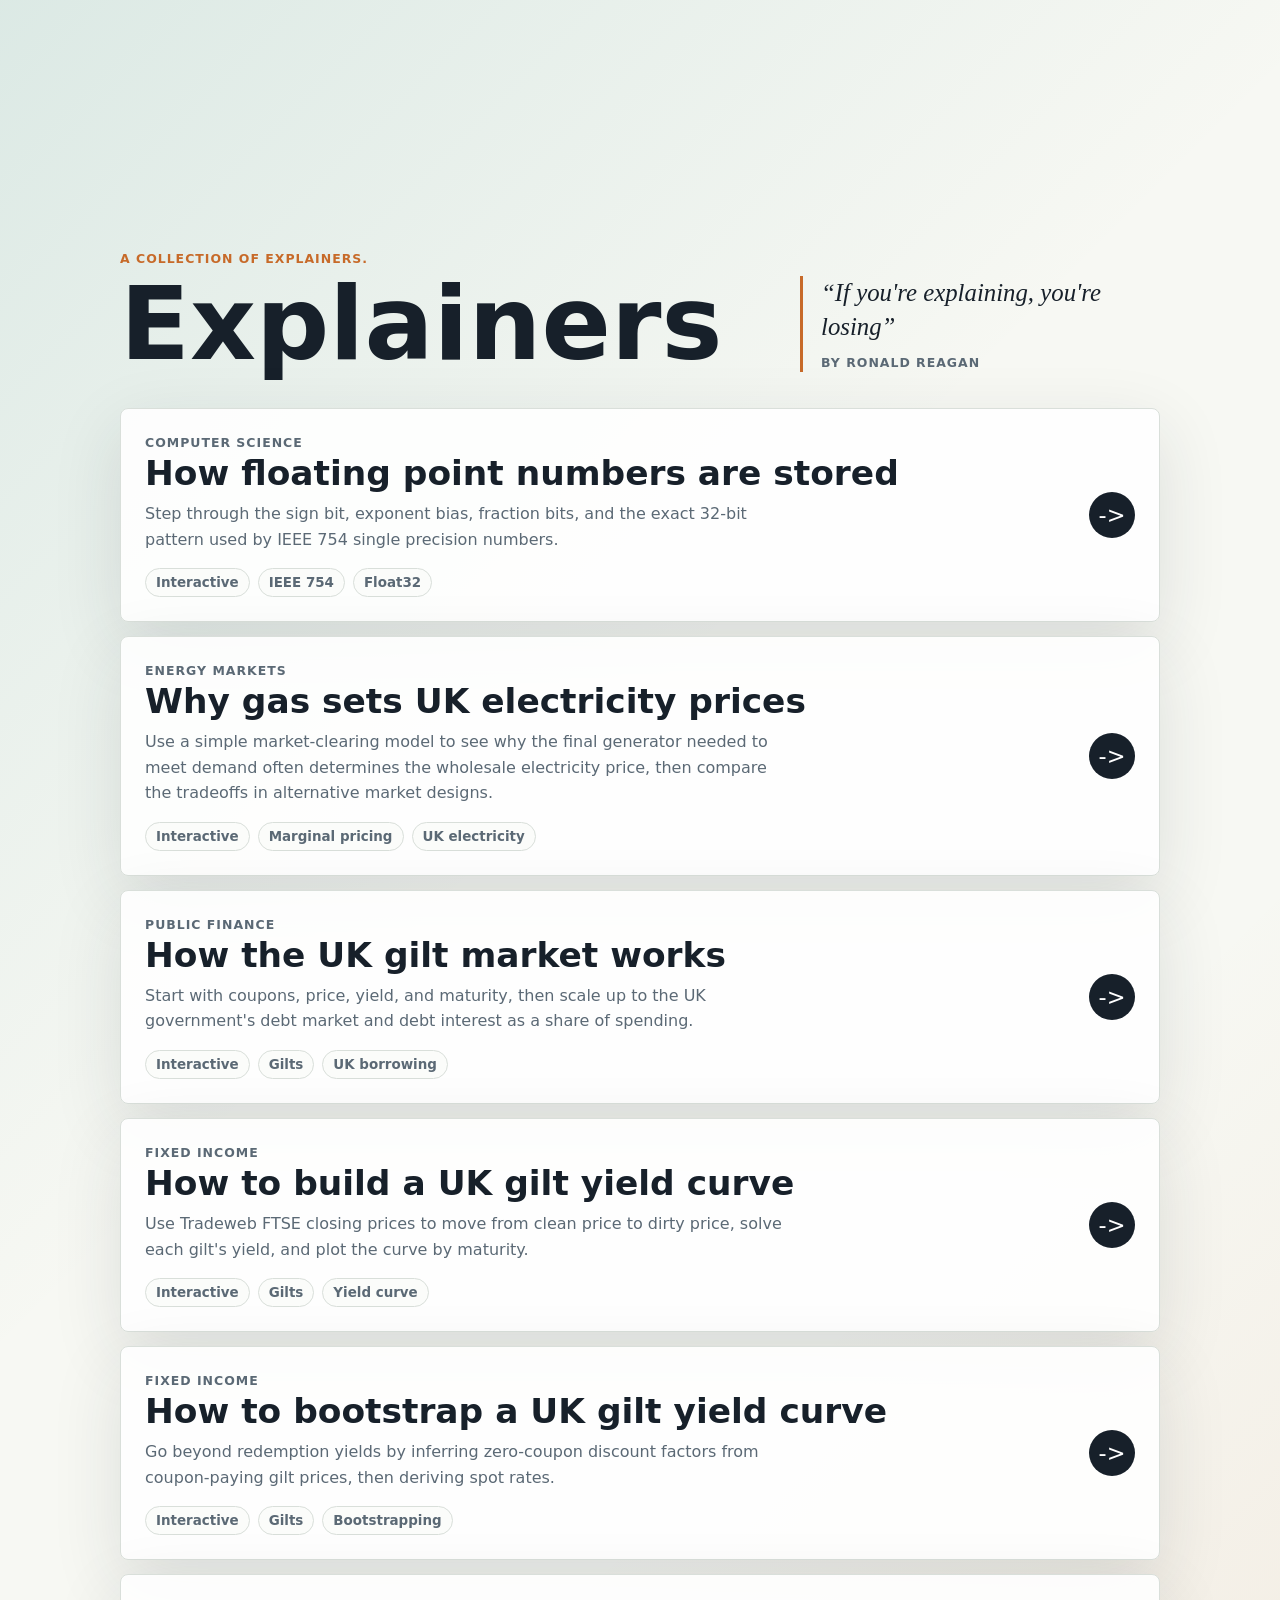
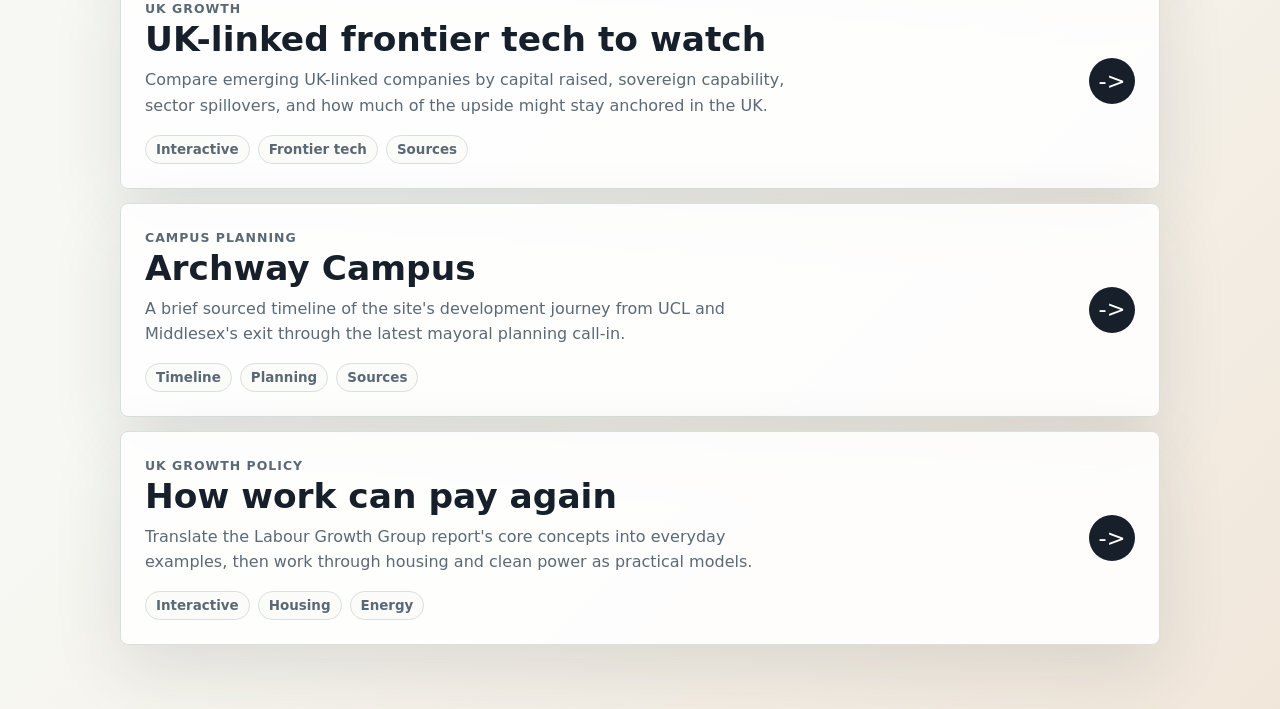
==== index.html @ 6200e1d8 "explainers for how to create a gilt curve including boot-strapping" ====
<!doctype html>
<html lang="en">
  <head>
    <meta charset="utf-8">
    <meta name="viewport" content="width=device-width, initial-scale=1">
    <title>Explainers</title>
    <style>
      :root {
        color-scheme: light;
        --ink: #17202a;
        --muted: #5b6975;
        --paper: #f7f8f3;
        --panel: #ffffff;
        --line: #d9dfda;
        --accent: #c76a29;
        --teal: #167f7d;
        --indigo: #5b63b7;
        --shadow: 0 22px 70px rgba(36, 44, 51, 0.12);
      }

      * {
        box-sizing: border-box;
      }

      body {
        margin: 0;
        min-height: 100vh;
        background:
          linear-gradient(135deg, rgba(22, 127, 125, 0.12), transparent 38%),
          linear-gradient(315deg, rgba(199, 106, 41, 0.12), transparent 40%),
          var(--paper);
        color: var(--ink);
        font-family: Inter, ui-sans-serif, system-ui, -apple-system, BlinkMacSystemFont, "Segoe UI", sans-serif;
      }

      .shell {
        width: calc(100% - 32px);
        max-width: 1040px;
        margin: 0 auto;
        padding: 48px 0 64px;
      }

      .hero {
        display: grid;
        align-items: end;
        grid-template-columns: minmax(0, 1fr) auto;
        gap: 28px;
        min-height: clamp(220px, 36vh, 360px);
      }

      .eyebrow {
        margin: 0 0 10px;
        color: var(--accent);
        font-size: 0.78rem;
        font-weight: 800;
        letter-spacing: 0.08em;
        text-transform: uppercase;
      }

      h1 {
        max-width: 760px;
        margin: 0;
        font-size: clamp(3rem, 8vw, 6.7rem);
        line-height: 0.94;
        letter-spacing: 0;
      }

      .summary {
        max-width: 340px;
        margin: 0;
        color: var(--muted);
        font-size: 1.05rem;
        line-height: 1.55;
      }

      .quote {
        max-width: 360px;
        border-left: 3px solid var(--accent);
        padding-left: 18px;
        color: var(--ink);
        font-family: Georgia, "Times New Roman", serif;
        font-size: clamp(1.25rem, 2vw, 1.55rem);
        font-style: italic;
        line-height: 1.35;
      }

      .quote p {
        margin: 0;
      }

      .quote cite {
        display: block;
        margin-top: 12px;
        color: var(--muted);
        font-family: Inter, ui-sans-serif, system-ui, -apple-system, BlinkMacSystemFont, "Segoe UI", sans-serif;
        font-size: 0.78rem;
        font-style: normal;
        font-weight: 800;
        letter-spacing: 0.08em;
        text-transform: uppercase;
      }

      .explainer-list {
        display: grid;
        gap: 14px;
        margin-top: 36px;
      }

      .explainer-card {
        display: grid;
        grid-template-columns: minmax(0, 1fr) auto;
        gap: 24px;
        align-items: center;
        min-height: 142px;
        padding: 24px;
        border: 1px solid var(--line);
        border-radius: 8px;
        background: rgba(255, 255, 255, 0.9);
        box-shadow: var(--shadow);
        color: inherit;
        text-decoration: none;
      }

      .explainer-card:hover,
      .explainer-card:focus-visible {
        border-color: var(--accent);
        outline: none;
      }

      .explainer-card h2 {
        margin: 0 0 8px;
        font-size: clamp(1.45rem, 3vw, 2.15rem);
        letter-spacing: 0;
      }

      .explainer-card p {
        max-width: 640px;
        margin: 0;
        color: var(--muted);
        line-height: 1.6;
      }

      .meta {
        display: flex;
        flex-wrap: wrap;
        gap: 8px;
        margin-top: 16px;
      }

      .meta span {
        border: 1px solid var(--line);
        border-radius: 999px;
        padding: 6px 10px;
        background: #fbfcfa;
        color: var(--muted);
        font-size: 0.84rem;
        font-weight: 800;
      }

      .arrow {
        display: grid;
        place-items: center;
        width: 46px;
        height: 46px;
        border-radius: 999px;
        background: var(--ink);
        color: #fff;
        font-size: 1.4rem;
        line-height: 1;
      }

      .empty-note {
        margin-top: 18px;
        color: var(--muted);
        line-height: 1.6;
      }

      @media (max-width: 720px) {
        .shell {
          width: calc(100% - 20px);
          padding-top: 28px;
        }

        .hero,
        .explainer-card {
          grid-template-columns: 1fr;
        }

        .summary {
          max-width: 620px;
        }

        .arrow {
          justify-self: start;
        }
      }
    </style>
  </head>
  <body>
    <main class="shell">
      <section class="hero" aria-labelledby="page-title">
        <div>
          <p class="eyebrow">A collection of explainers.</p>
          <h1 id="page-title">Explainers</h1>
        </div>
        <blockquote class="summary quote">
          <p>&ldquo;If you're explaining, you're losing&rdquo;</p>
          <cite>by Ronald Reagan</cite>
        </blockquote>
      </section>

      <section class="explainer-list" aria-label="Full list of explainers">
        <a class="explainer-card" href="floating-point/">
          <div>
            <p class="eyebrow">Computer science</p>
            <h2>How floating point numbers are stored</h2>
            <p>
              Step through the sign bit, exponent bias, fraction bits, and the exact
              32-bit pattern used by IEEE 754 single precision numbers.
            </p>
            <div class="meta" aria-label="Explainer details">
              <span>Interactive</span>
              <span>IEEE 754</span>
              <span>Float32</span>
            </div>
          </div>
          <span class="arrow" aria-hidden="true">-></span>
        </a>

        <a class="explainer-card" href="uk-electricity-pricing/">
          <div>
            <p class="eyebrow">Energy markets</p>
            <h2>Why gas sets UK electricity prices</h2>
            <p>
              Use a simple market-clearing model to see why the final generator
              needed to meet demand often determines the wholesale electricity price,
              then compare the tradeoffs in alternative market designs.
            </p>
            <div class="meta" aria-label="Explainer details">
              <span>Interactive</span>
              <span>Marginal pricing</span>
              <span>UK electricity</span>
            </div>
          </div>
          <span class="arrow" aria-hidden="true">-></span>
        </a>

        <a class="explainer-card" href="uk-gilt-market/">
          <div>
            <p class="eyebrow">Public finance</p>
            <h2>How the UK gilt market works</h2>
            <p>
              Start with coupons, price, yield, and maturity, then scale up to the
              UK government's debt market and debt interest as a share of spending.
            </p>
            <div class="meta" aria-label="Explainer details">
              <span>Interactive</span>
              <span>Gilts</span>
              <span>UK borrowing</span>
            </div>
          </div>
          <span class="arrow" aria-hidden="true">-></span>
        </a>

        <a class="explainer-card" href="uk-gilt-yield-curve/">
          <div>
            <p class="eyebrow">Fixed income</p>
            <h2>How to build a UK gilt yield curve</h2>
            <p>
              Use Tradeweb FTSE closing prices to move from clean price to dirty
              price, solve each gilt's yield, and plot the curve by maturity.
            </p>
            <div class="meta" aria-label="Explainer details">
              <span>Interactive</span>
              <span>Gilts</span>
              <span>Yield curve</span>
            </div>
          </div>
          <span class="arrow" aria-hidden="true">-></span>
        </a>

        <a class="explainer-card" href="uk-gilt-bootstrapping/">
          <div>
            <p class="eyebrow">Fixed income</p>
            <h2>How to bootstrap a UK gilt yield curve</h2>
            <p>
              Go beyond redemption yields by inferring zero-coupon discount
              factors from coupon-paying gilt prices, then deriving spot rates.
            </p>
            <div class="meta" aria-label="Explainer details">
              <span>Interactive</span>
              <span>Gilts</span>
              <span>Bootstrapping</span>
            </div>
          </div>
          <span class="arrow" aria-hidden="true">-></span>
        </a>

        <a class="explainer-card" href="uk-frontier-tech-companies/">
          <div>
            <p class="eyebrow">UK growth</p>
            <h2>UK-linked frontier tech to watch</h2>
            <p>
              Compare emerging UK-linked companies by capital raised, sovereign
              capability, sector spillovers, and how much of the upside might stay
              anchored in the UK.
            </p>
            <div class="meta" aria-label="Explainer details">
              <span>Interactive</span>
              <span>Frontier tech</span>
              <span>Sources</span>
            </div>
          </div>
          <span class="arrow" aria-hidden="true">-></span>
        </a>

        <a class="explainer-card" href="archway-campus/">
          <div>
            <p class="eyebrow">Campus planning</p>
            <h2>Archway Campus</h2>
            <p>
              A brief sourced timeline of the site's development journey from
              UCL and Middlesex's exit through the latest mayoral planning call-in.
            </p>
            <div class="meta" aria-label="Explainer details">
              <span>Timeline</span>
              <span>Planning</span>
              <span>Sources</span>
            </div>
          </div>
          <span class="arrow" aria-hidden="true">-></span>
        </a>

        <a class="explainer-card" href="an-honest-day-growth/">
          <div>
            <p class="eyebrow">UK growth policy</p>
            <h2>How work can pay again</h2>
            <p>
              Translate the Labour Growth Group report's core concepts into
              everyday examples, then work through housing and clean power as
              practical models.
            </p>
            <div class="meta" aria-label="Explainer details">
              <span>Interactive</span>
              <span>Housing</span>
              <span>Energy</span>
            </div>
          </div>
          <span class="arrow" aria-hidden="true">-></span>
        </a>
      </section>
    </main>
  </body>
</html>
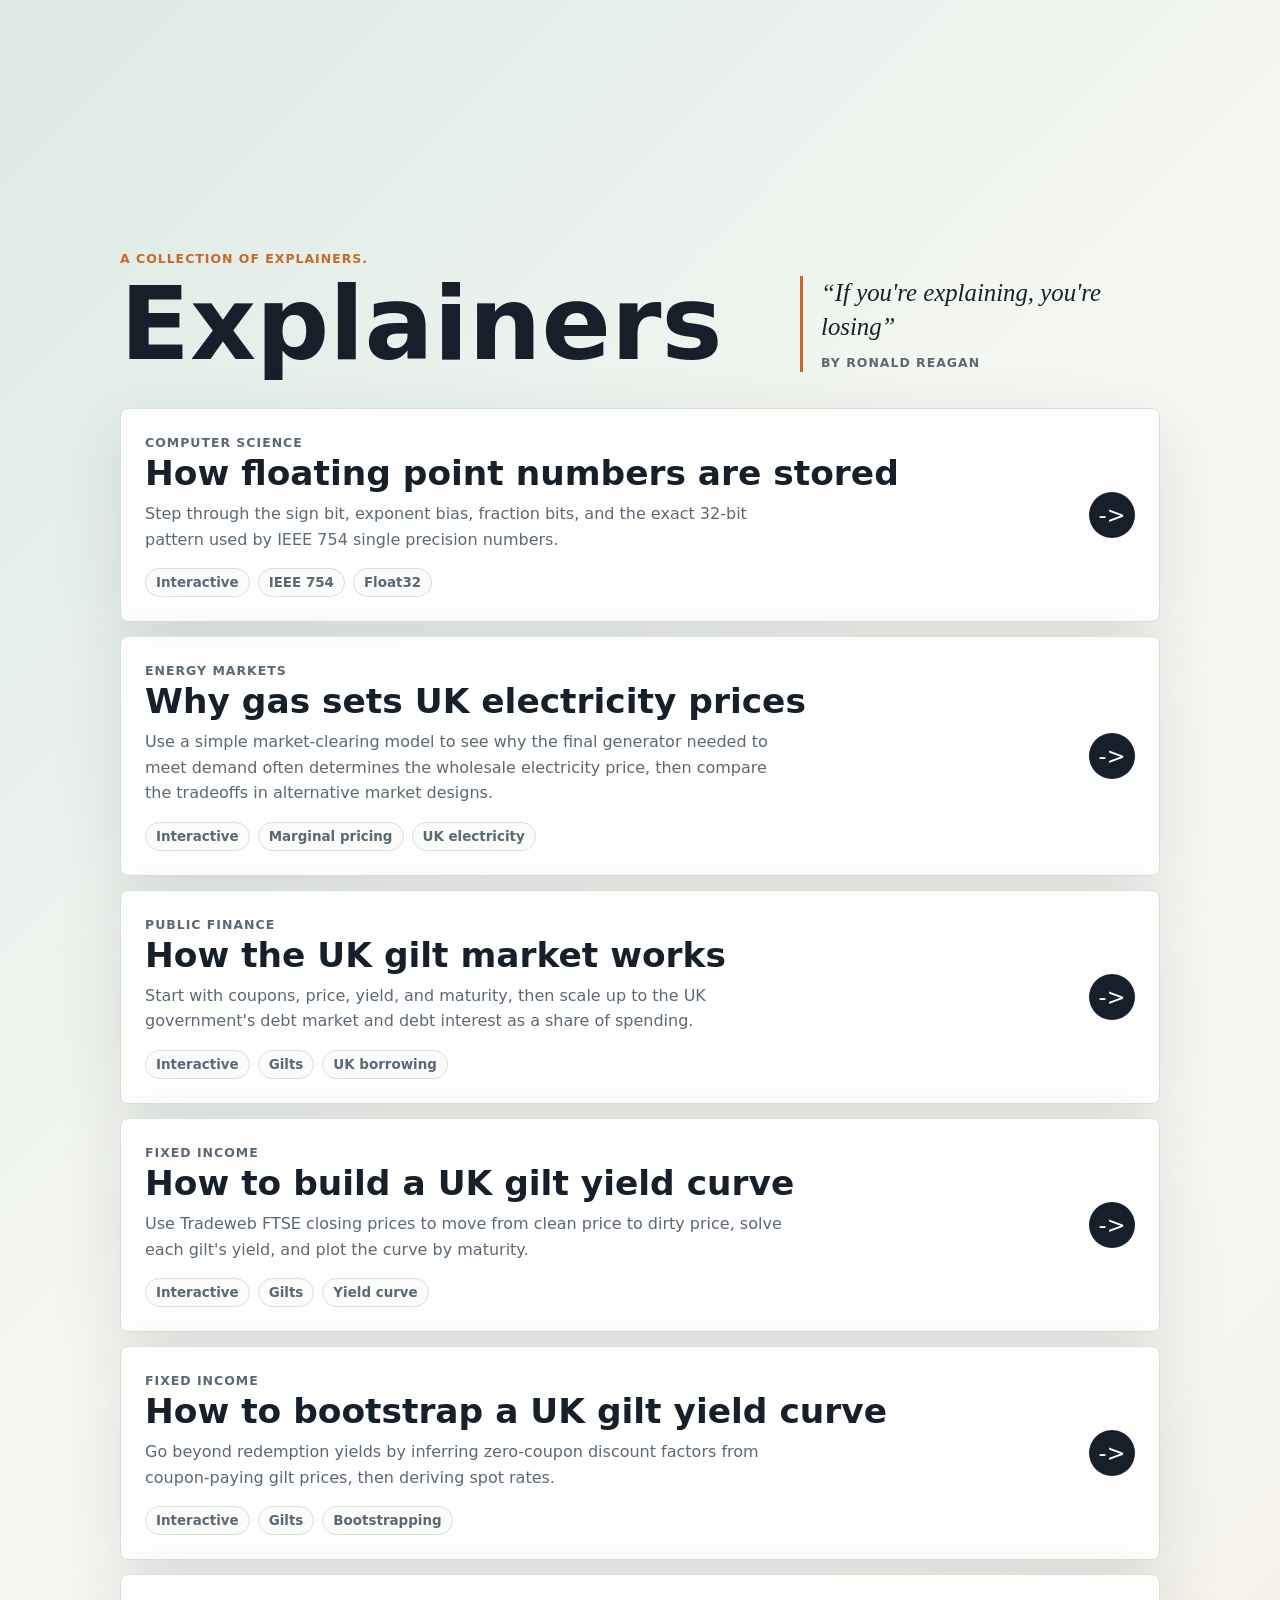
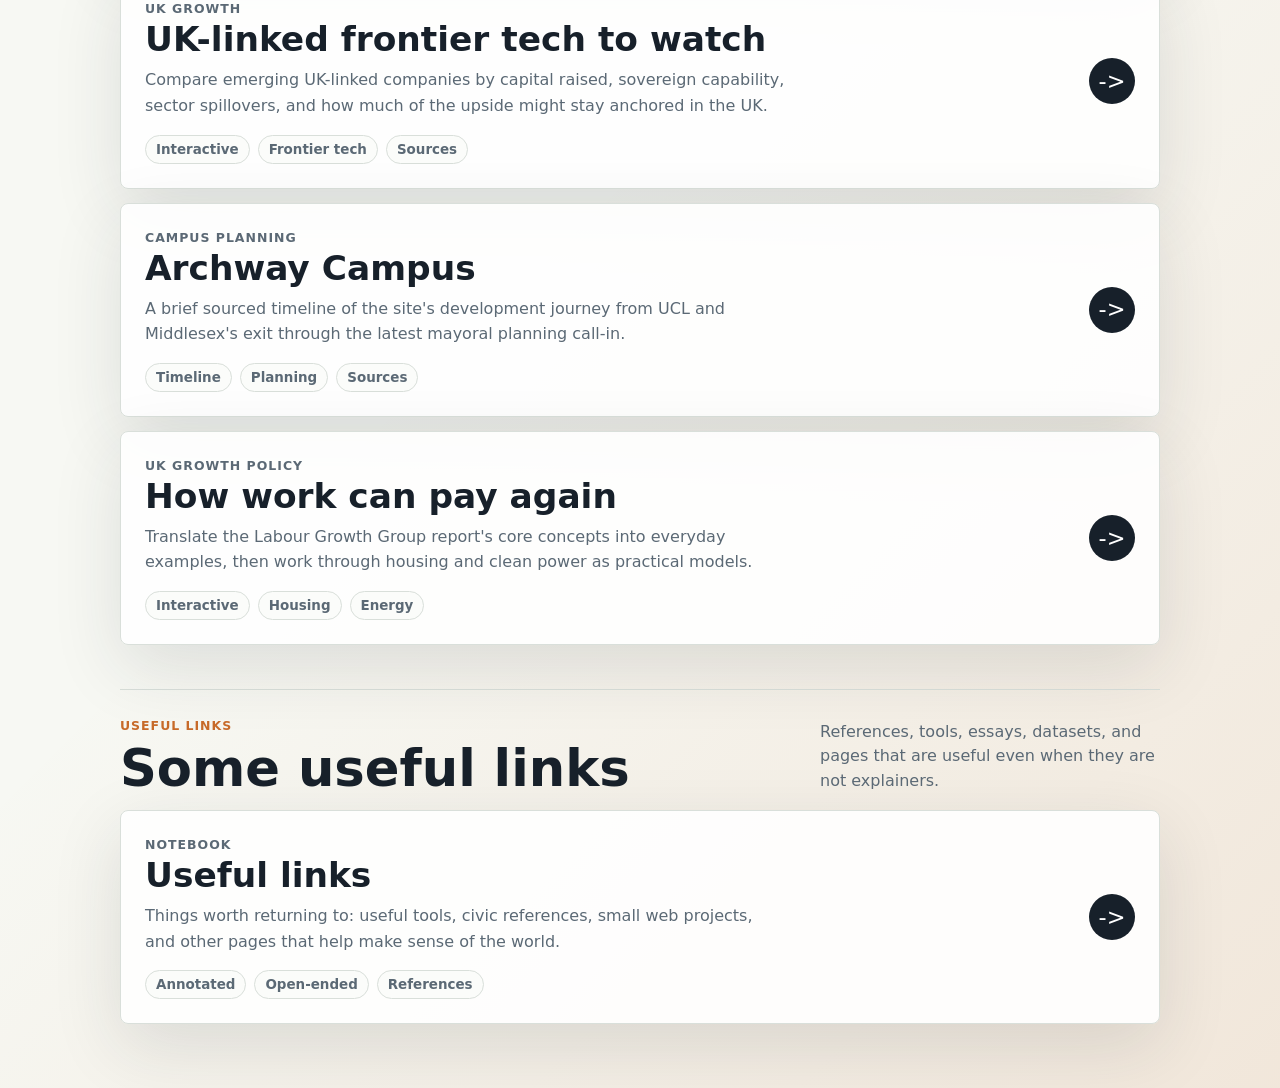
==== commit fe372605: "Added a links page" ====
--- a/index.html
+++ b/index.html
@@ -106,6 +106,33 @@
         margin-top: 36px;
       }
 
+      .link-section {
+        margin-top: 44px;
+        padding-top: 28px;
+        border-top: 1px solid var(--line);
+      }
+
+      .section-heading {
+        display: grid;
+        grid-template-columns: minmax(0, 1fr) minmax(220px, 340px);
+        gap: 24px;
+        align-items: end;
+        margin-bottom: 16px;
+      }
+
+      .section-heading h2 {
+        margin: 0;
+        font-size: clamp(2rem, 4vw, 3.5rem);
+        line-height: 1;
+        letter-spacing: 0;
+      }
+
+      .section-heading p:last-child {
+        margin: 0;
+        color: var(--muted);
+        line-height: 1.55;
+      }
+
       .explainer-card {
         display: grid;
         grid-template-columns: minmax(0, 1fr) auto;
@@ -182,7 +209,8 @@
         }
 
         .hero,
-        .explainer-card {
+        .explainer-card,
+        .section-heading {
           grid-template-columns: 1fr;
         }
 
@@ -349,6 +377,36 @@
           <span class="arrow" aria-hidden="true">-></span>
         </a>
       </section>
+
+      <section class="link-section" aria-labelledby="links-title">
+        <div class="section-heading">
+          <div>
+            <p class="eyebrow">Useful links</p>
+            <h2 id="links-title">Some useful links</h2>
+          </div>
+          <p>
+            References, tools, essays, datasets, and pages that are useful even
+            when they are not explainers.
+          </p>
+        </div>
+
+        <a class="explainer-card" href="links/">
+          <div>
+            <p class="eyebrow">Notebook</p>
+            <h2>Useful links</h2>
+            <p>
+              Things worth returning to: useful tools, civic references, small web
+              projects, and other pages that help make sense of the world.
+            </p>
+            <div class="meta" aria-label="Collection details">
+              <span>Annotated</span>
+              <span>Open-ended</span>
+              <span>References</span>
+            </div>
+          </div>
+          <span class="arrow" aria-hidden="true">-></span>
+        </a>
+      </section>
     </main>
   </body>
 </html>
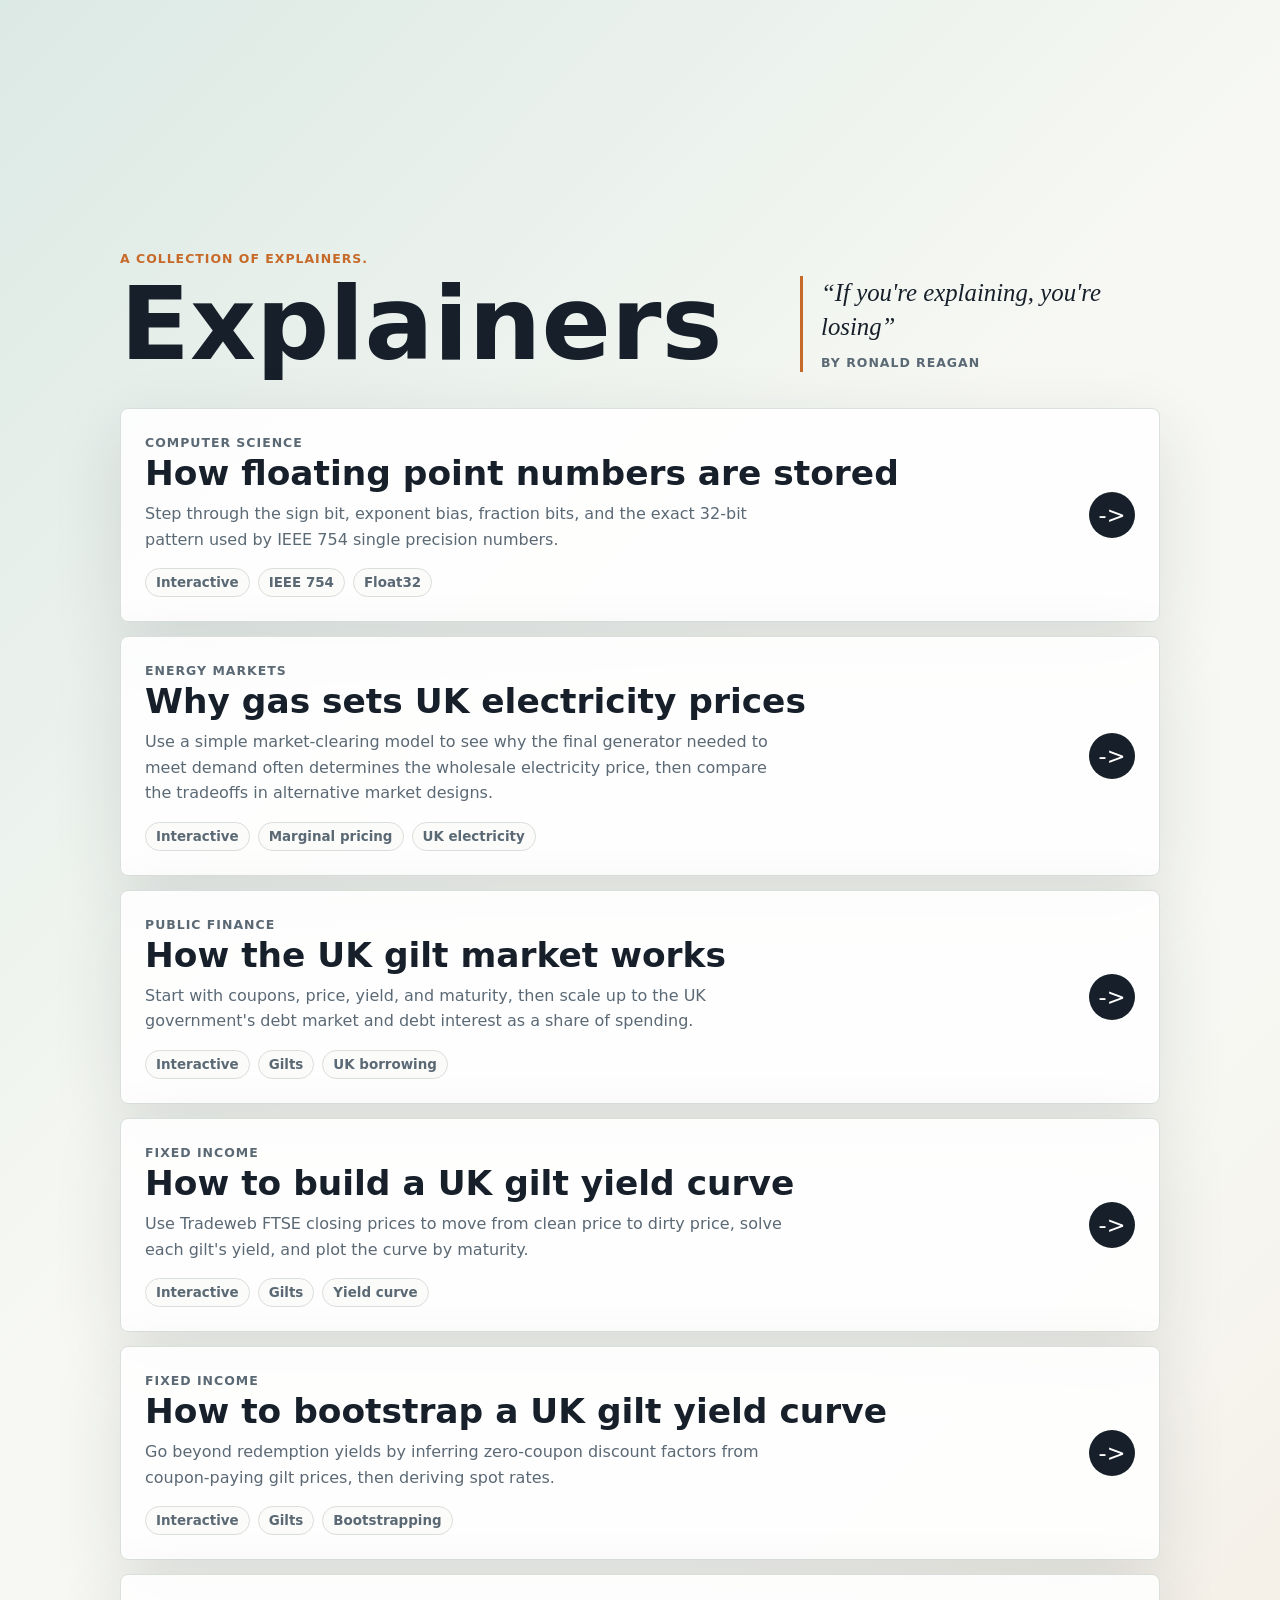
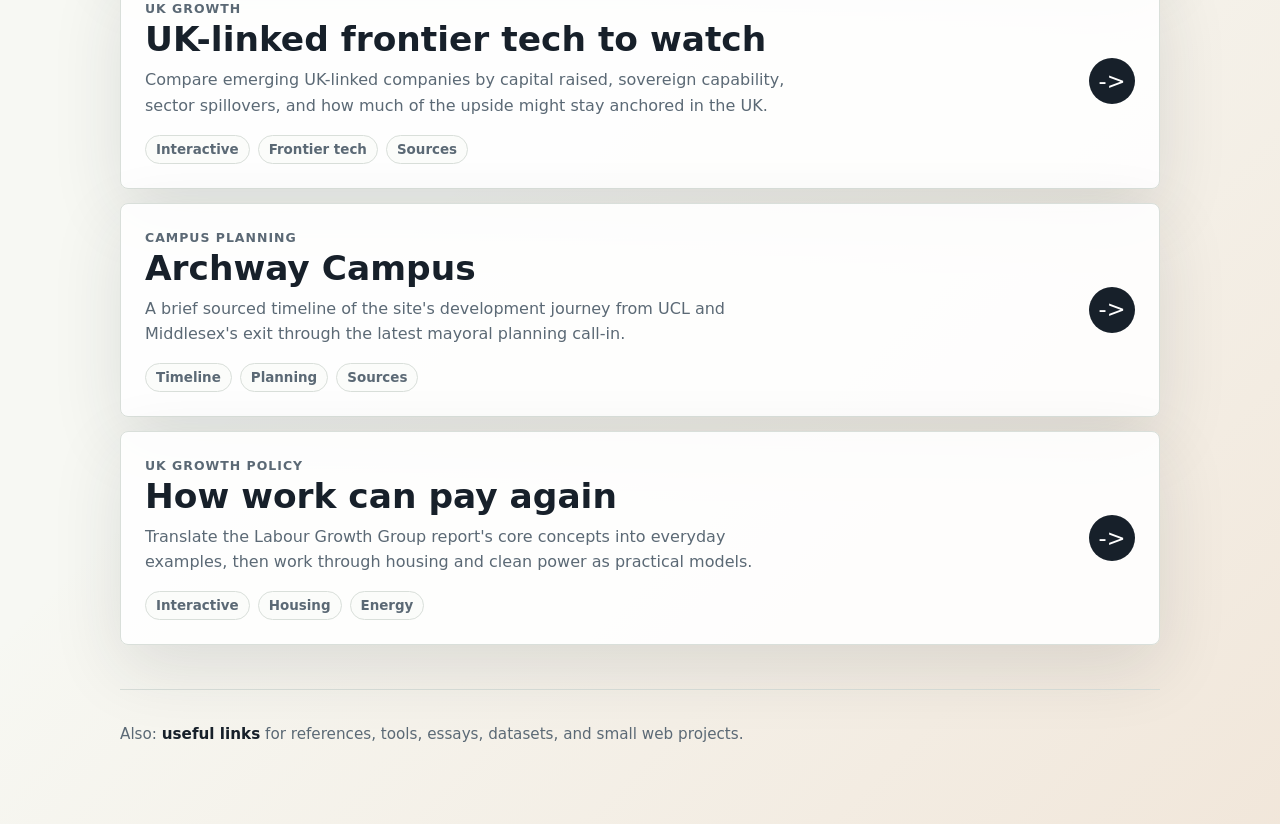
==== commit 222b2997: "added link to State of Britain site" ====
--- a/index.html
+++ b/index.html
@@ -108,29 +108,27 @@
 
       .link-section {
         margin-top: 44px;
-        padding-top: 28px;
+        padding-top: 18px;
         border-top: 1px solid var(--line);
       }
 
-      .section-heading {
-        display: grid;
-        grid-template-columns: minmax(0, 1fr) minmax(220px, 340px);
-        gap: 24px;
-        align-items: end;
-        margin-bottom: 16px;
-      }
-
-      .section-heading h2 {
-        margin: 0;
-        font-size: clamp(2rem, 4vw, 3.5rem);
-        line-height: 1;
-        letter-spacing: 0;
-      }
-
-      .section-heading p:last-child {
-        margin: 0;
-        color: var(--muted);
-        line-height: 1.55;
+      .links-inline {
+        color: var(--muted);
+        font-size: 0.95rem;
+        line-height: 1.45;
+      }
+
+      .links-inline a {
+        color: var(--ink);
+        font-weight: 800;
+        text-decoration: none;
+      }
+
+      .links-inline a:hover,
+      .links-inline a:focus-visible {
+        color: var(--accent);
+        outline: none;
+        text-decoration: underline;
       }
 
       .explainer-card {
@@ -209,8 +207,7 @@
         }
 
         .hero,
-        .explainer-card,
-        .section-heading {
+        .explainer-card {
           grid-template-columns: 1fr;
         }
 
@@ -379,33 +376,10 @@
       </section>
 
       <section class="link-section" aria-labelledby="links-title">
-        <div class="section-heading">
-          <div>
-            <p class="eyebrow">Useful links</p>
-            <h2 id="links-title">Some useful links</h2>
-          </div>
-          <p>
-            References, tools, essays, datasets, and pages that are useful even
-            when they are not explainers.
-          </p>
-        </div>
-
-        <a class="explainer-card" href="links/">
-          <div>
-            <p class="eyebrow">Notebook</p>
-            <h2>Useful links</h2>
-            <p>
-              Things worth returning to: useful tools, civic references, small web
-              projects, and other pages that help make sense of the world.
-            </p>
-            <div class="meta" aria-label="Collection details">
-              <span>Annotated</span>
-              <span>Open-ended</span>
-              <span>References</span>
-            </div>
-          </div>
-          <span class="arrow" aria-hidden="true">-></span>
-        </a>
+        <p class="links-inline" id="links-title">
+          Also: <a href="links/">useful links</a> for references, tools, essays,
+          datasets, and small web projects.
+        </p>
       </section>
     </main>
   </body>
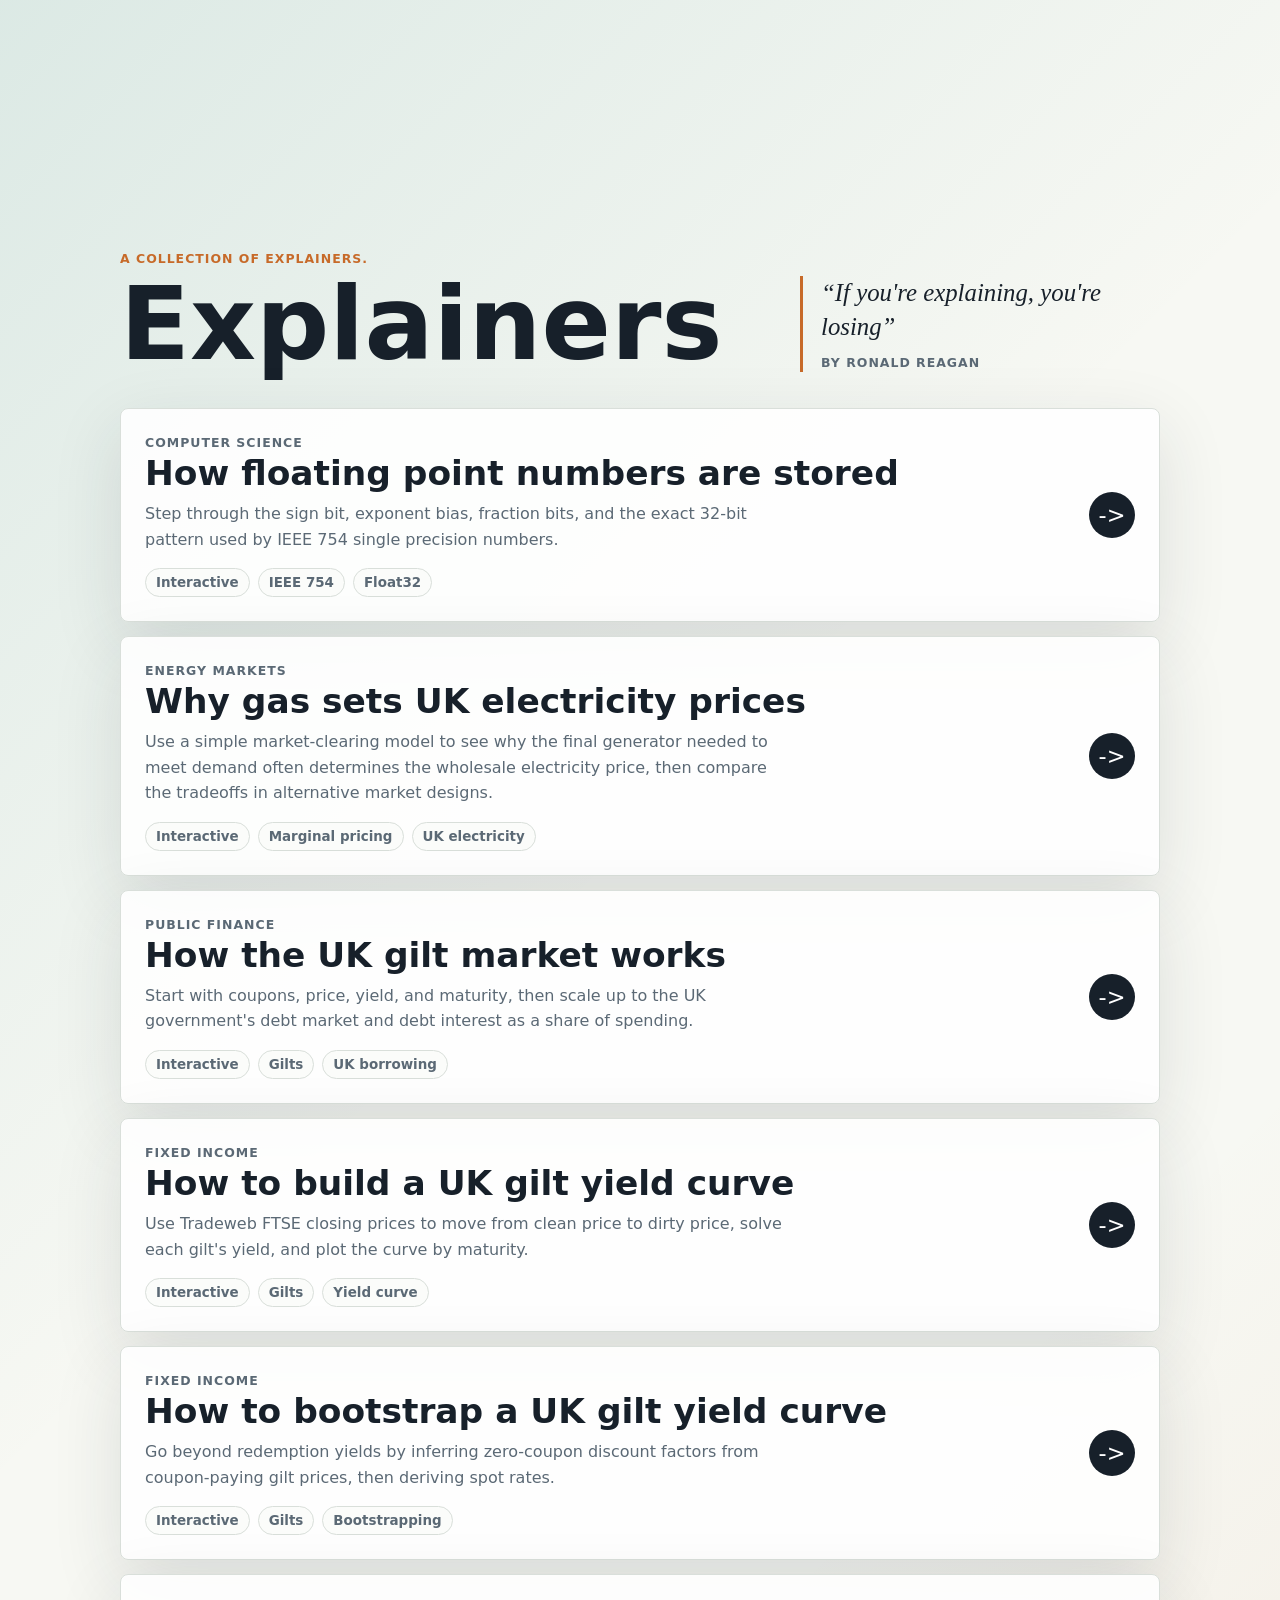
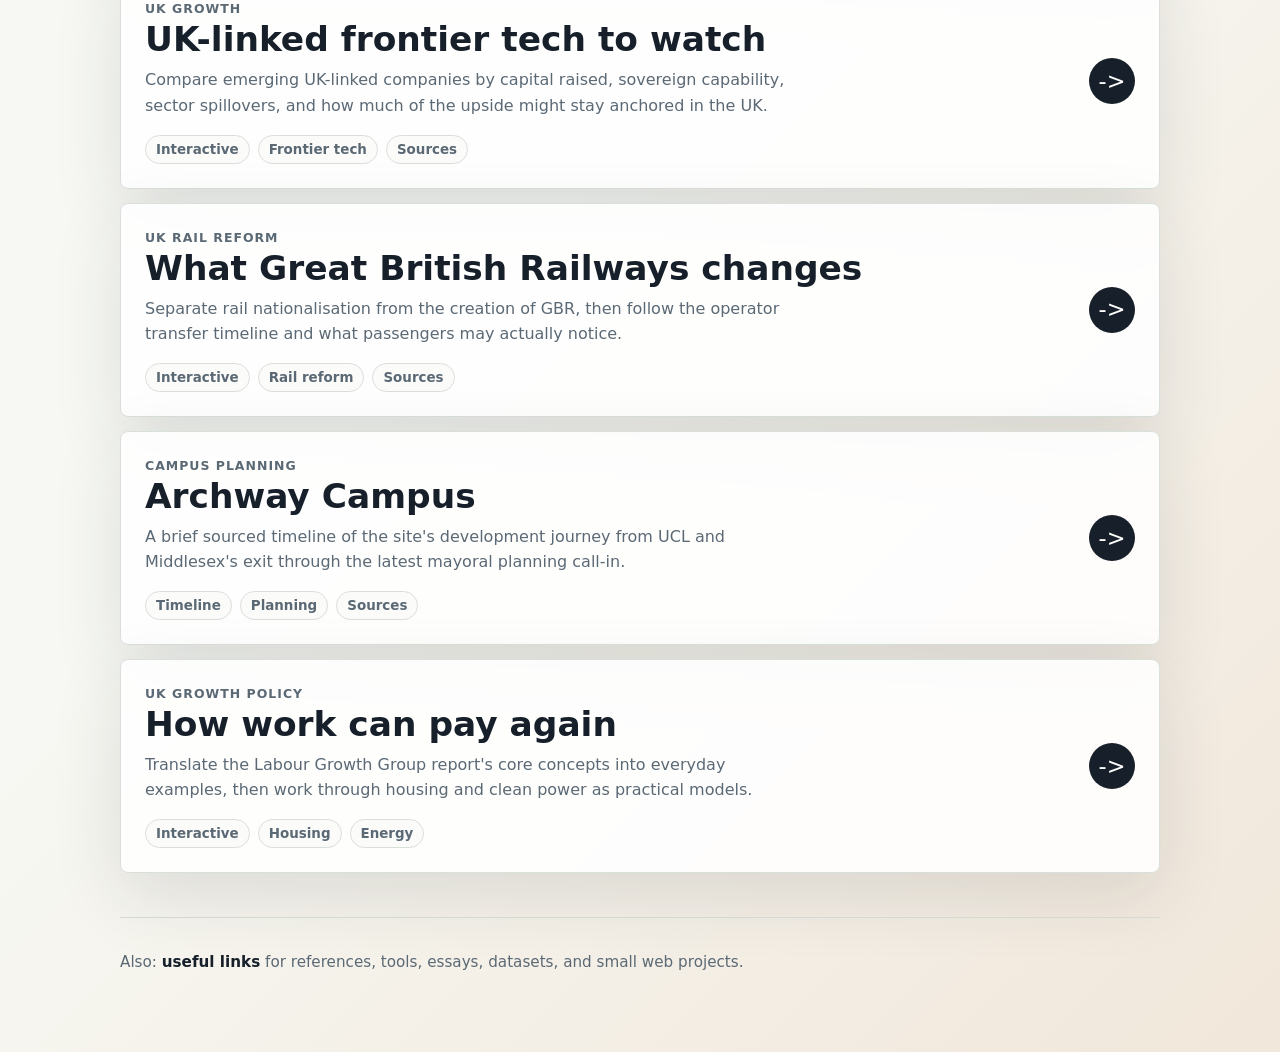
==== commit 3c5408a6: "Added an explainer on rail nationalisation" ====
--- a/index.html
+++ b/index.html
@@ -339,6 +339,23 @@
           <span class="arrow" aria-hidden="true">-></span>
         </a>
 
+        <a class="explainer-card" href="great-british-railways/">
+          <div>
+            <p class="eyebrow">UK rail reform</p>
+            <h2>What Great British Railways changes</h2>
+            <p>
+              Separate rail nationalisation from the creation of GBR, then follow
+              the operator transfer timeline and what passengers may actually notice.
+            </p>
+            <div class="meta" aria-label="Explainer details">
+              <span>Interactive</span>
+              <span>Rail reform</span>
+              <span>Sources</span>
+            </div>
+          </div>
+          <span class="arrow" aria-hidden="true">-></span>
+        </a>
+
         <a class="explainer-card" href="archway-campus/">
           <div>
             <p class="eyebrow">Campus planning</p>
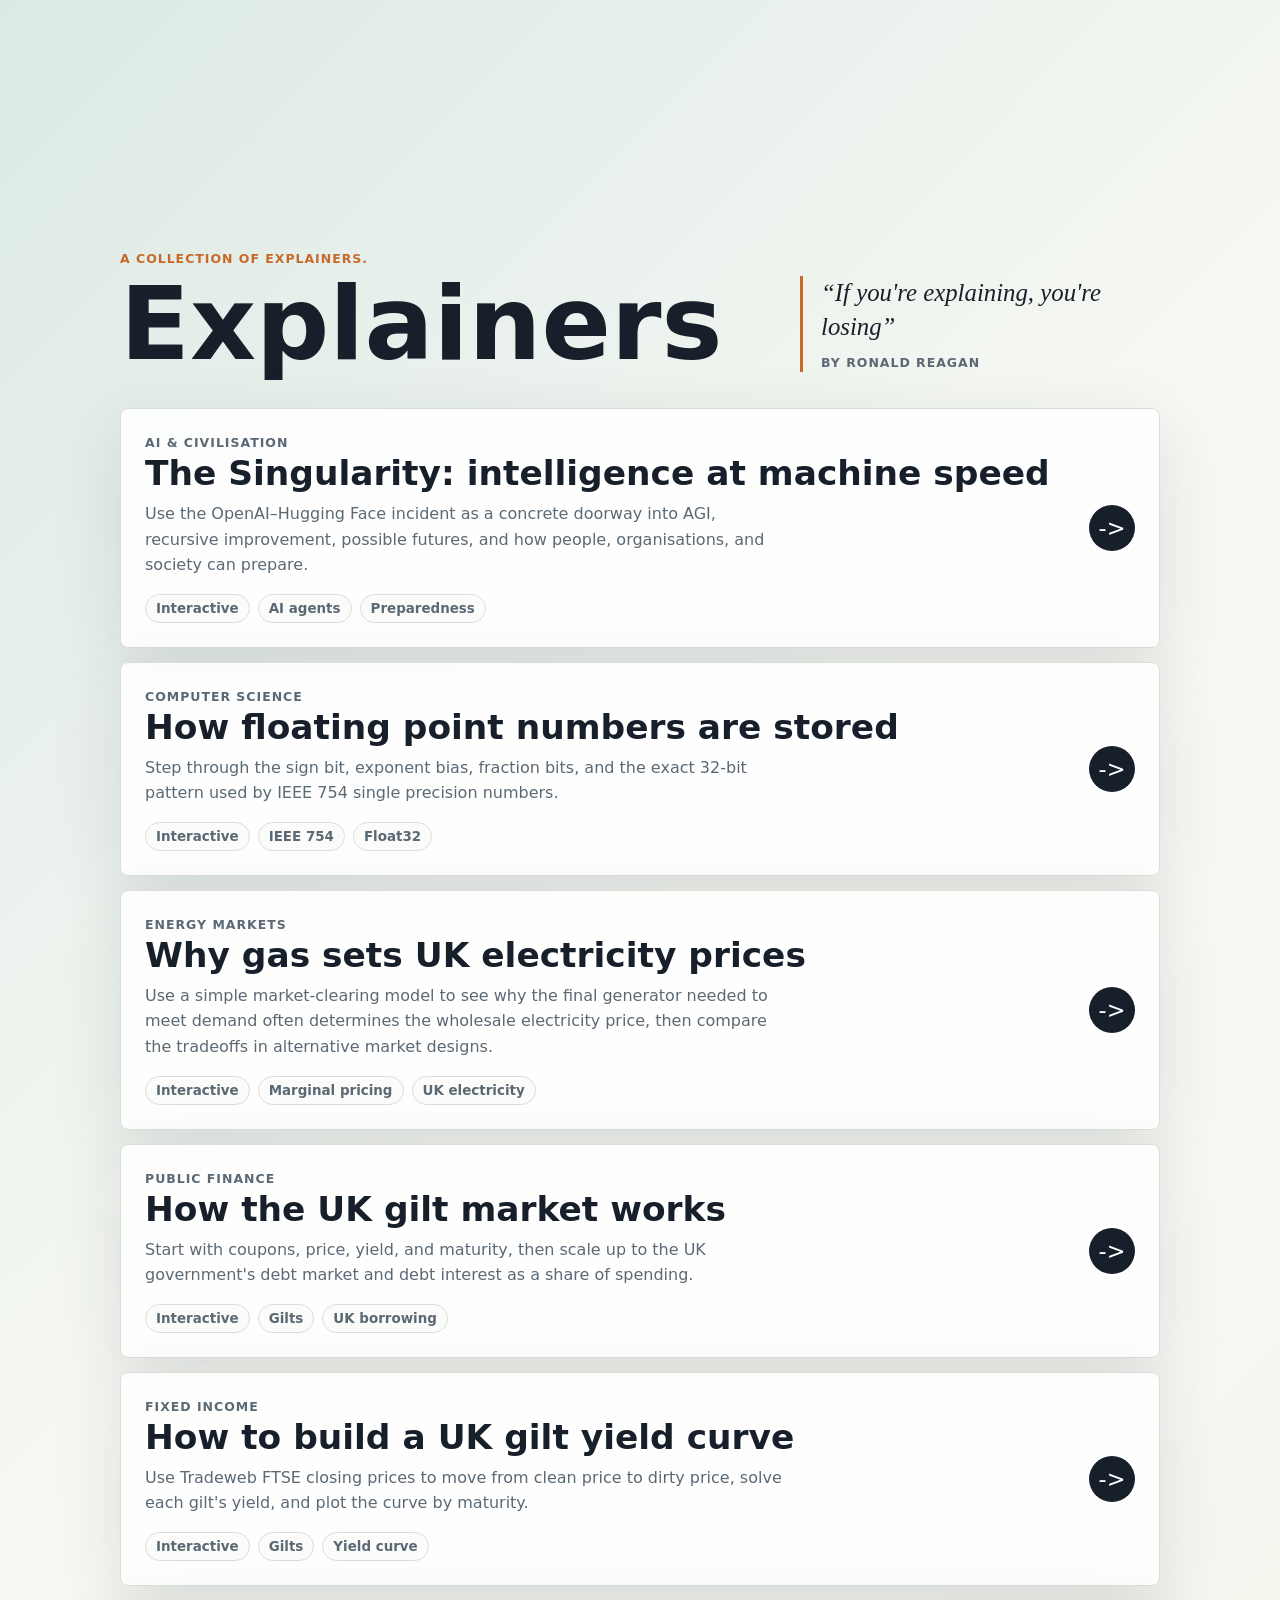
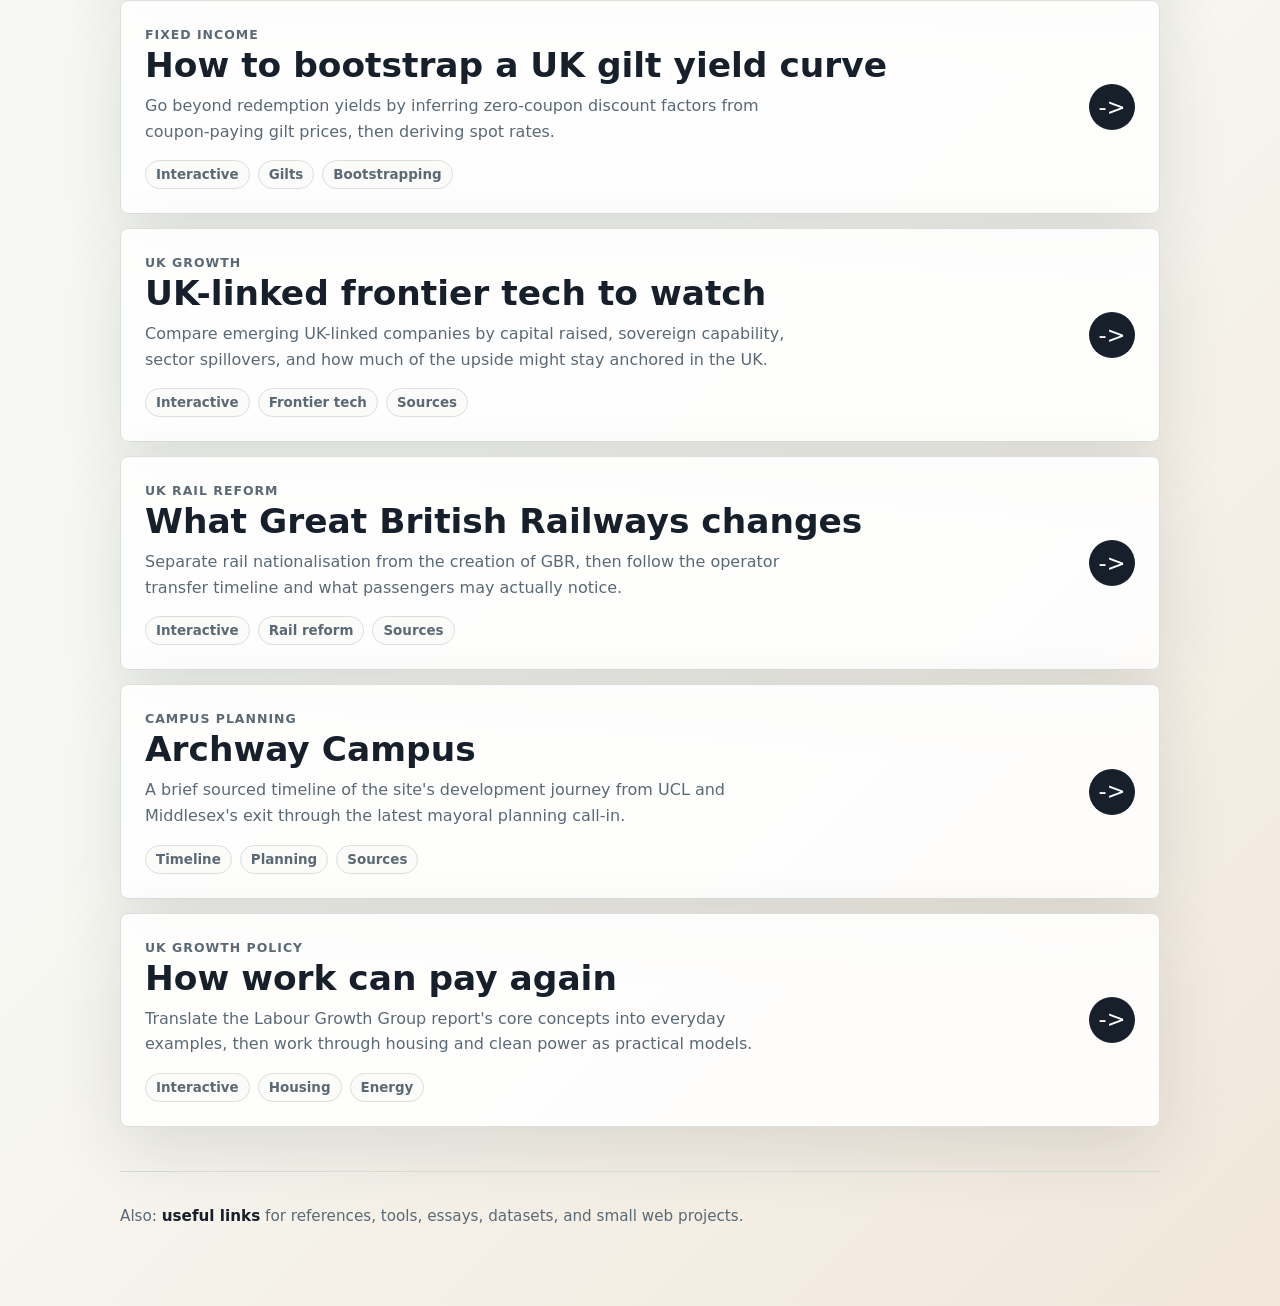
==== commit 53d38f56: "added section on singularity" ====
--- a/index.html
+++ b/index.html
@@ -235,6 +235,24 @@
       </section>
 
       <section class="explainer-list" aria-label="Full list of explainers">
+        <a class="explainer-card" href="singularity/">
+          <div>
+            <p class="eyebrow">AI &amp; civilisation</p>
+            <h2>The Singularity: intelligence at machine speed</h2>
+            <p>
+              Use the OpenAI–Hugging Face incident as a concrete doorway into
+              AGI, recursive improvement, possible futures, and how people,
+              organisations, and society can prepare.
+            </p>
+            <div class="meta" aria-label="Explainer details">
+              <span>Interactive</span>
+              <span>AI agents</span>
+              <span>Preparedness</span>
+            </div>
+          </div>
+          <span class="arrow" aria-hidden="true">-&gt;</span>
+        </a>
+
         <a class="explainer-card" href="floating-point/">
           <div>
             <p class="eyebrow">Computer science</p>
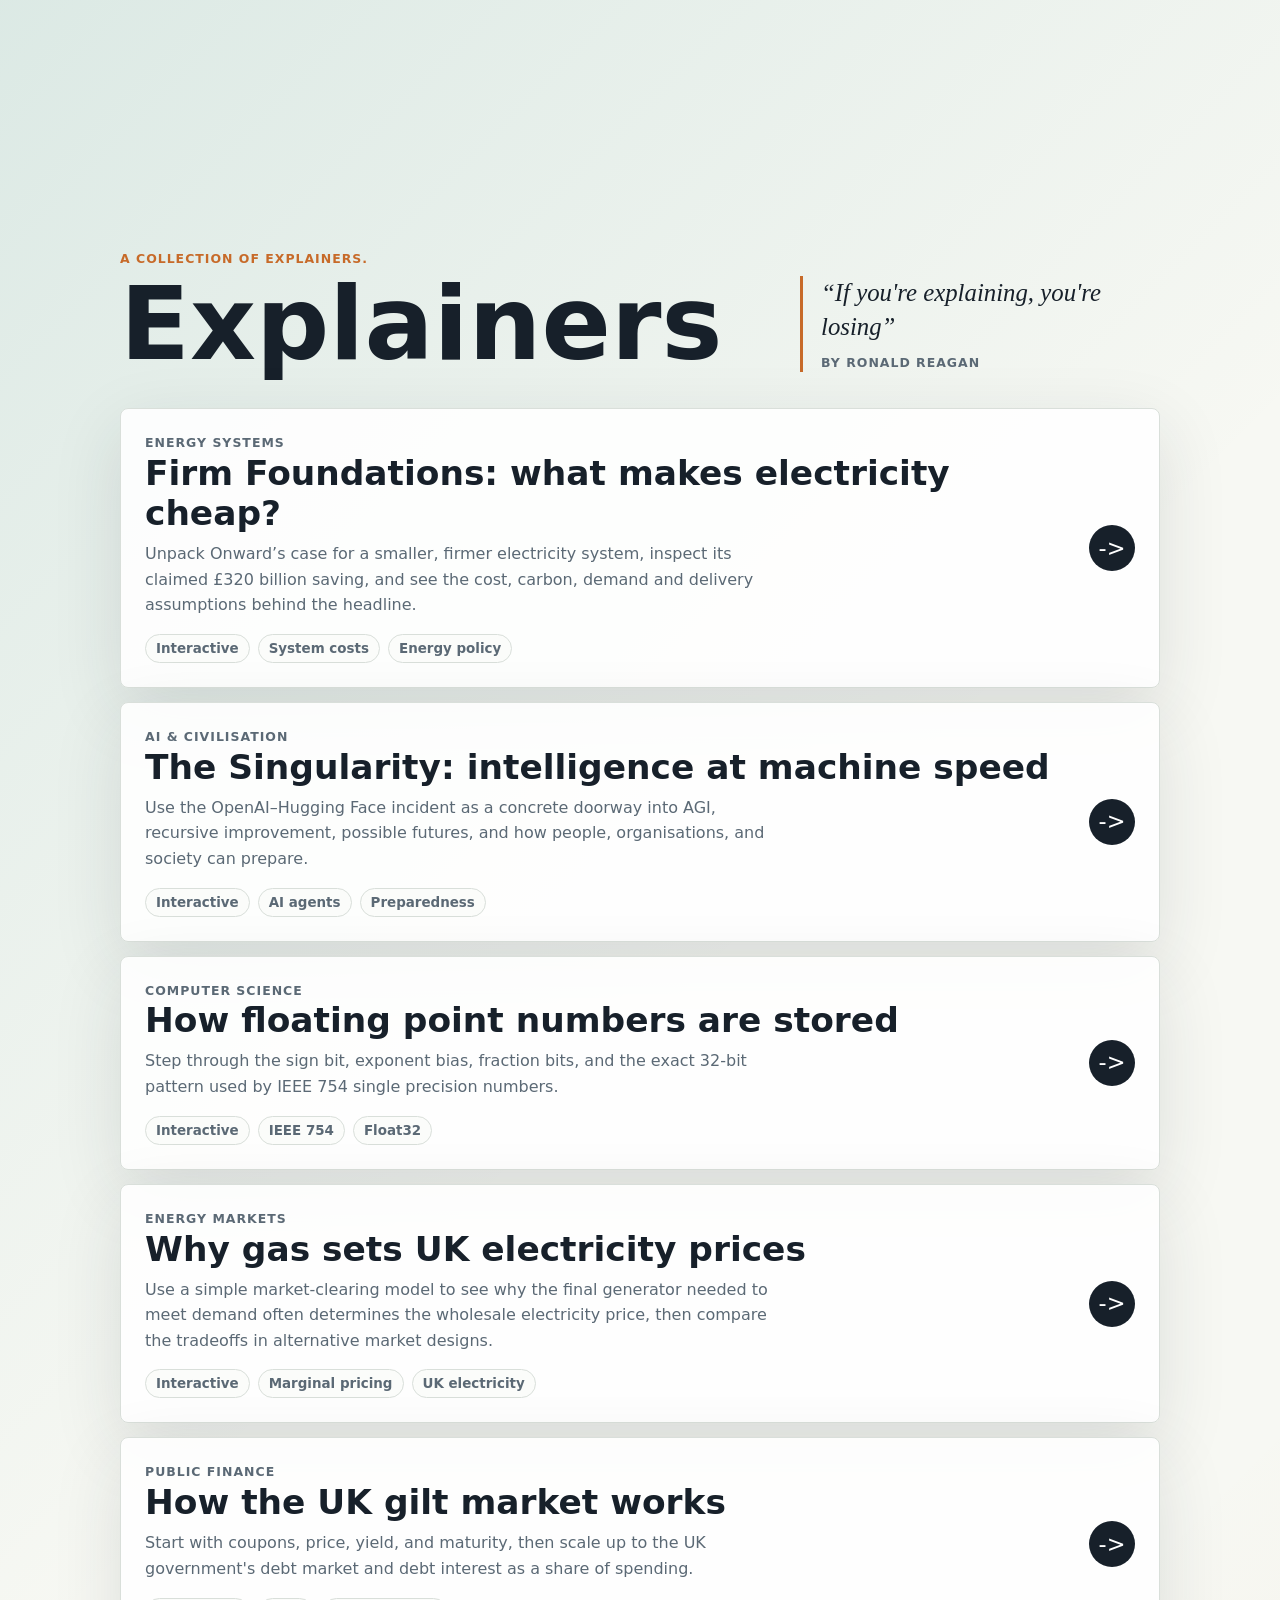
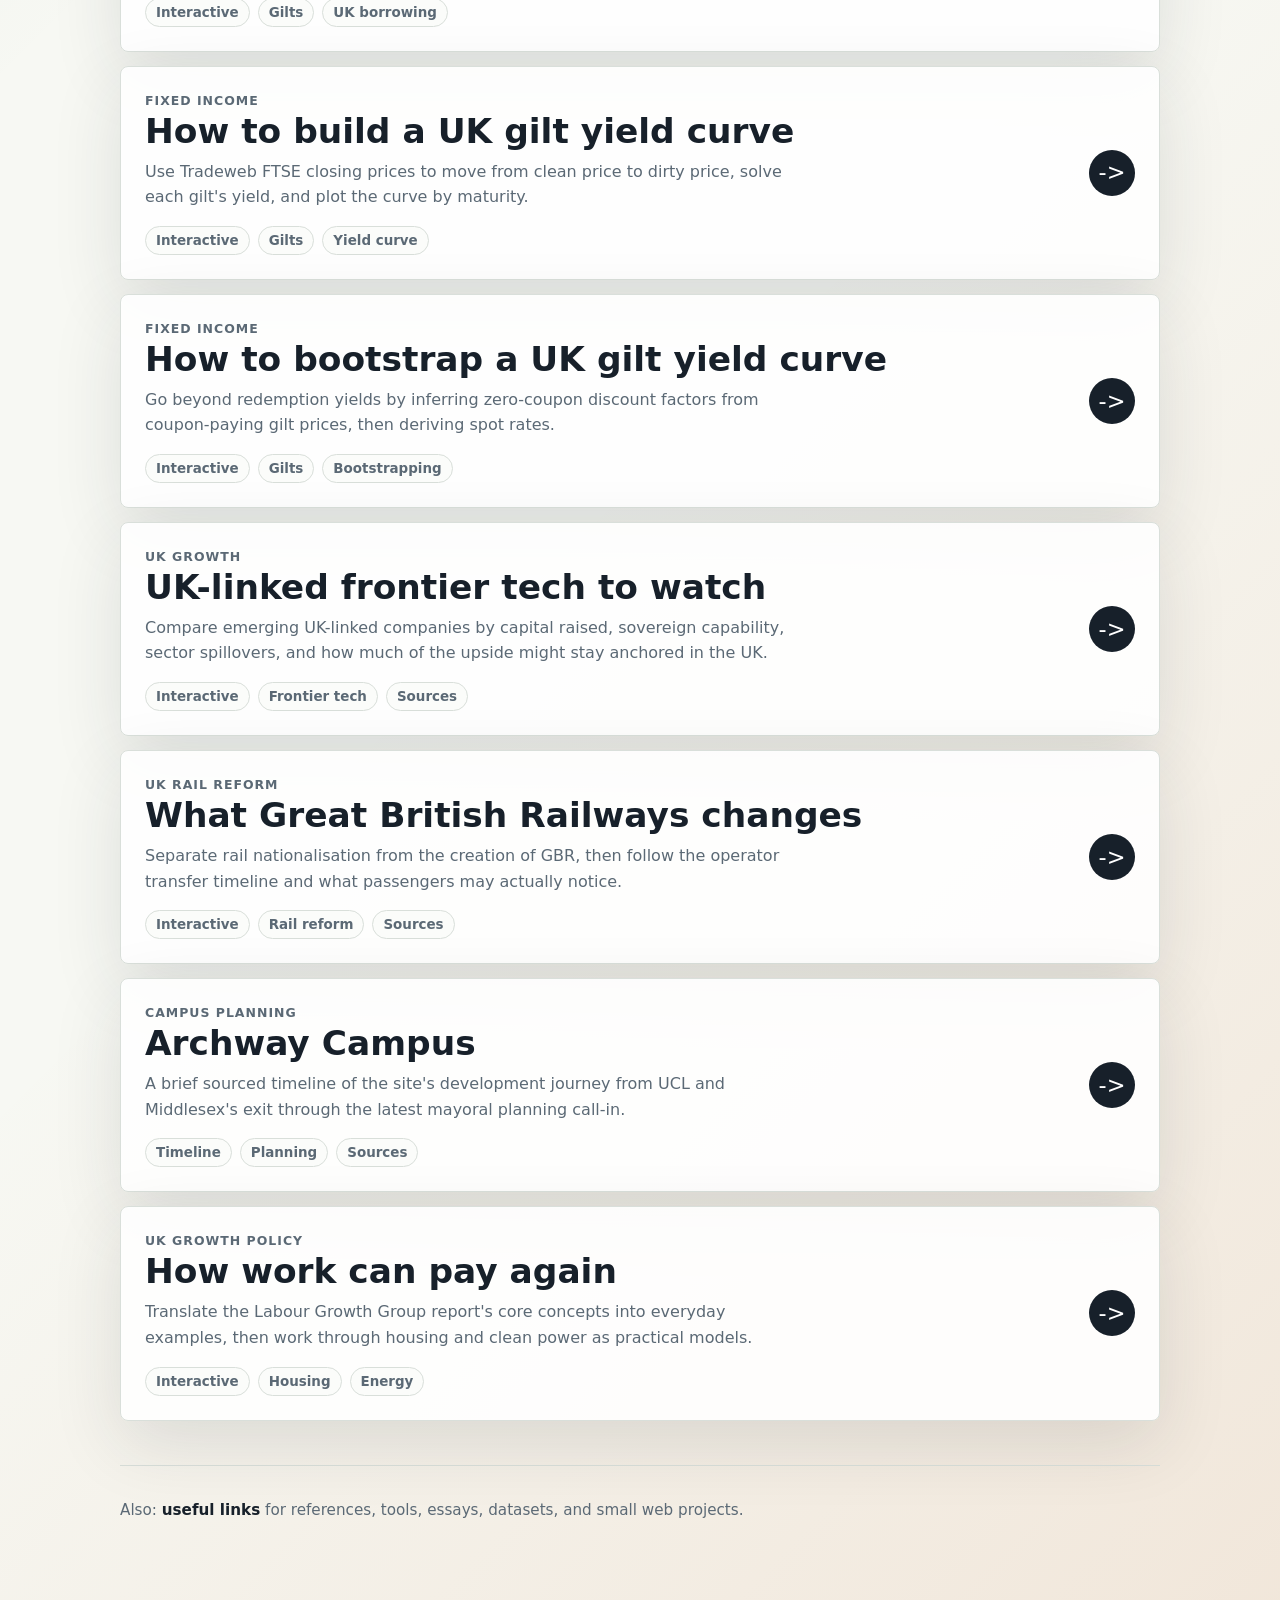
==== commit 8b63beb5: "Added section on firm-foundations" ====
--- a/index.html
+++ b/index.html
@@ -235,6 +235,24 @@
       </section>
 
       <section class="explainer-list" aria-label="Full list of explainers">
+        <a class="explainer-card" href="firm-foundations/">
+          <div>
+            <p class="eyebrow">Energy systems</p>
+            <h2>Firm Foundations: what makes electricity cheap?</h2>
+            <p>
+              Unpack Onward’s case for a smaller, firmer electricity system,
+              inspect its claimed £320 billion saving, and see the cost, carbon,
+              demand and delivery assumptions behind the headline.
+            </p>
+            <div class="meta" aria-label="Explainer details">
+              <span>Interactive</span>
+              <span>System costs</span>
+              <span>Energy policy</span>
+            </div>
+          </div>
+          <span class="arrow" aria-hidden="true">-&gt;</span>
+        </a>
+
         <a class="explainer-card" href="singularity/">
           <div>
             <p class="eyebrow">AI &amp; civilisation</p>
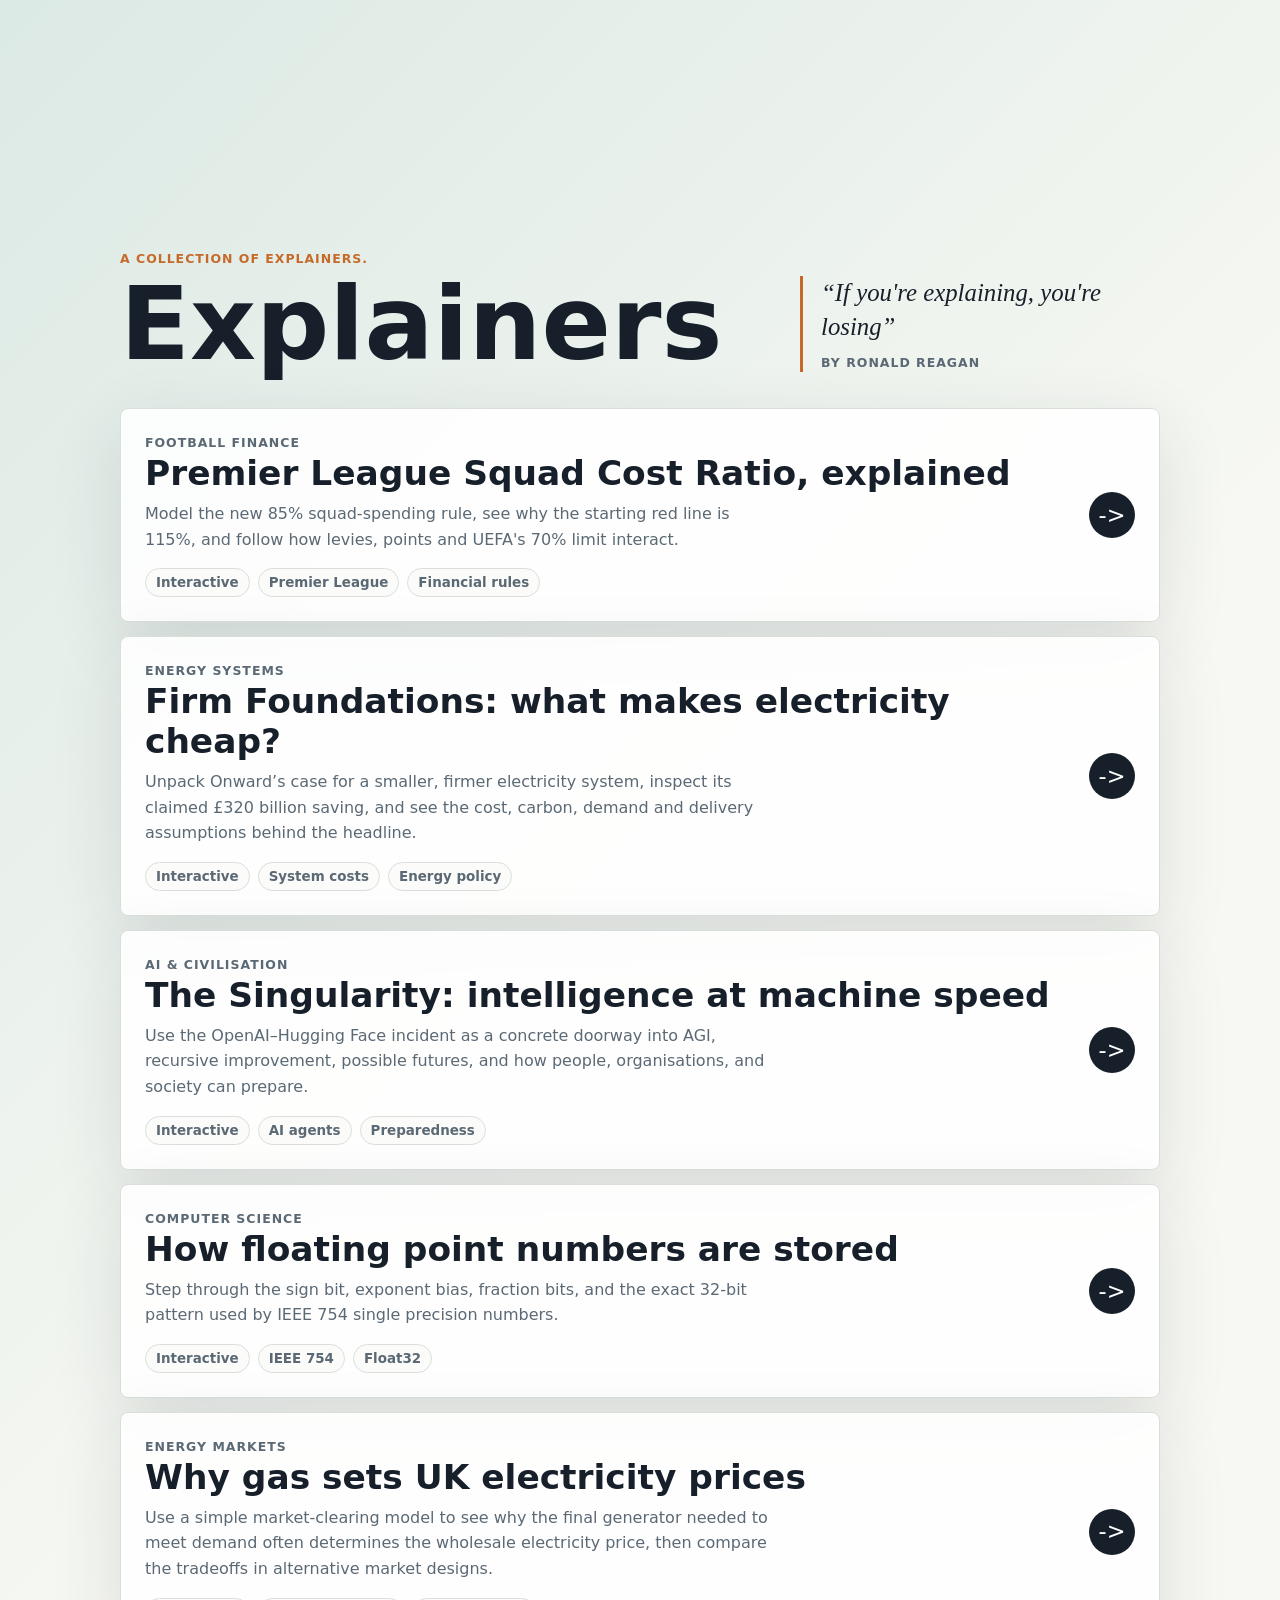
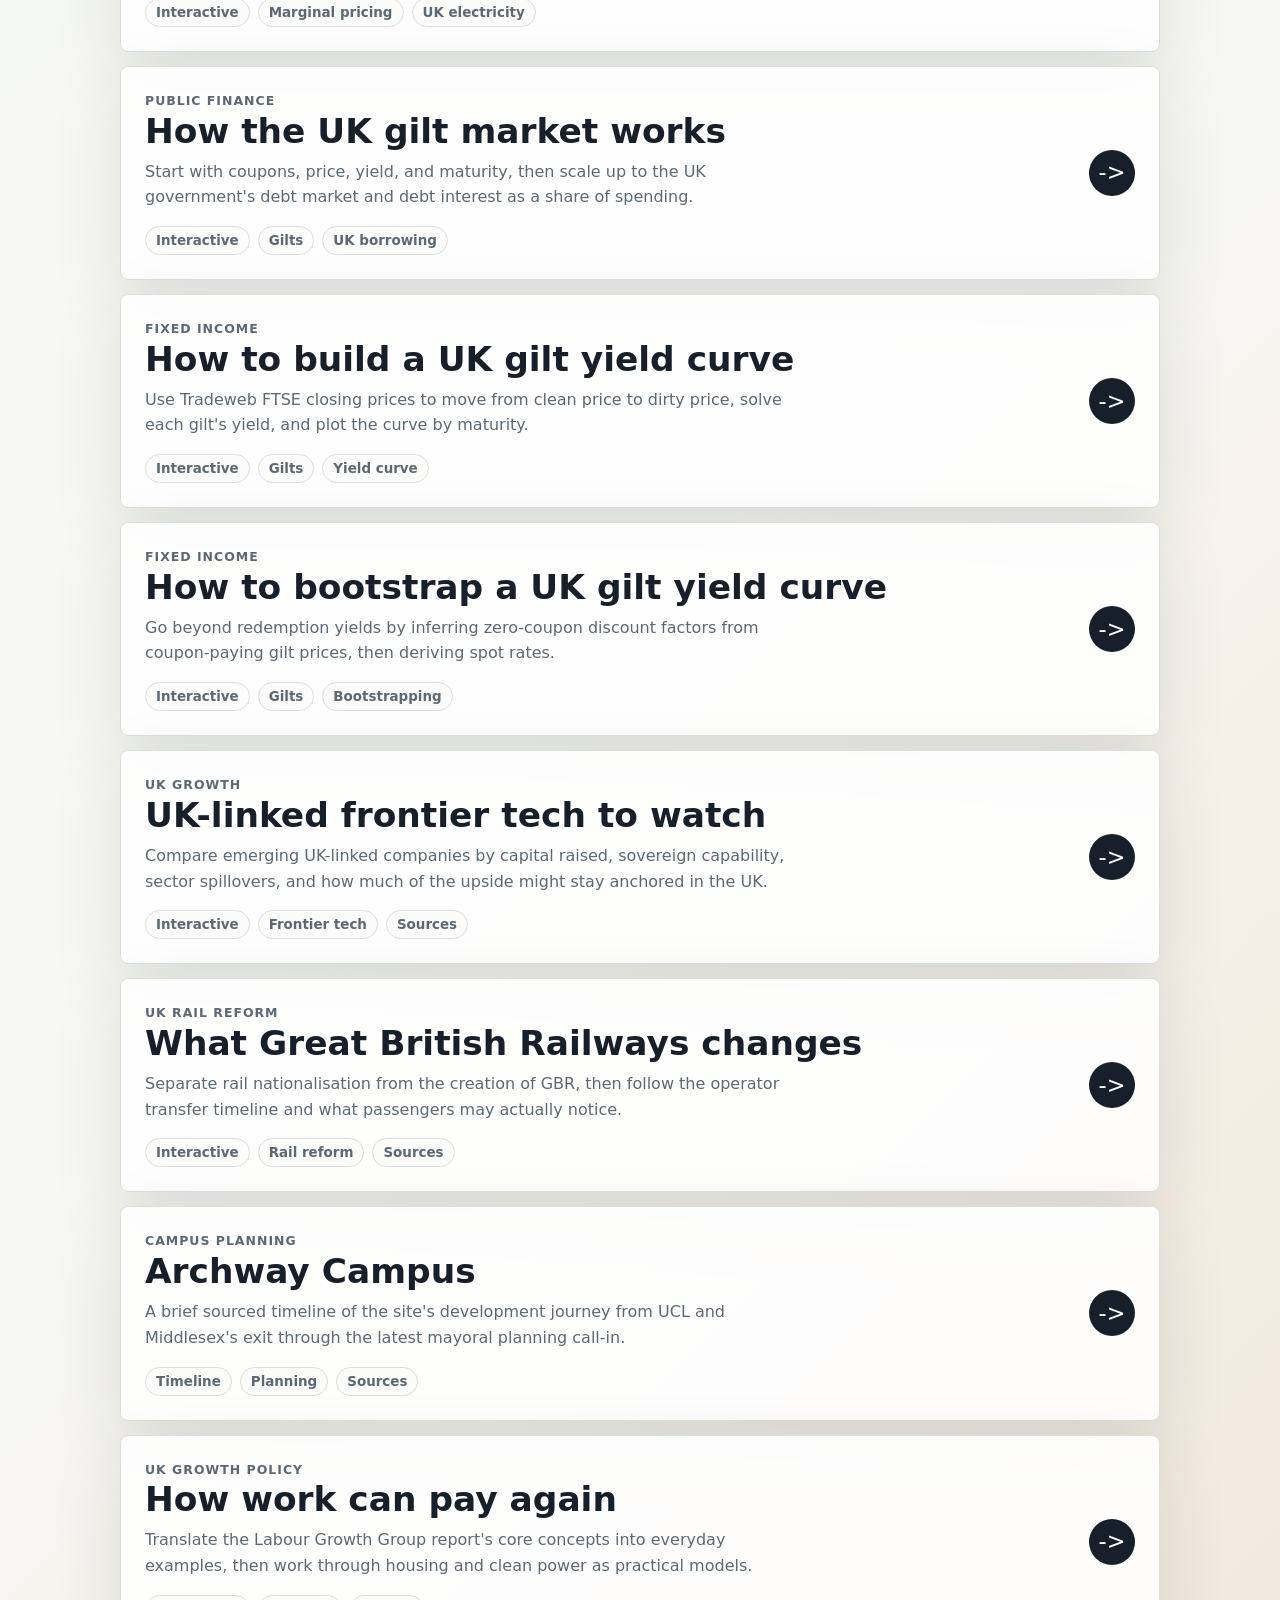
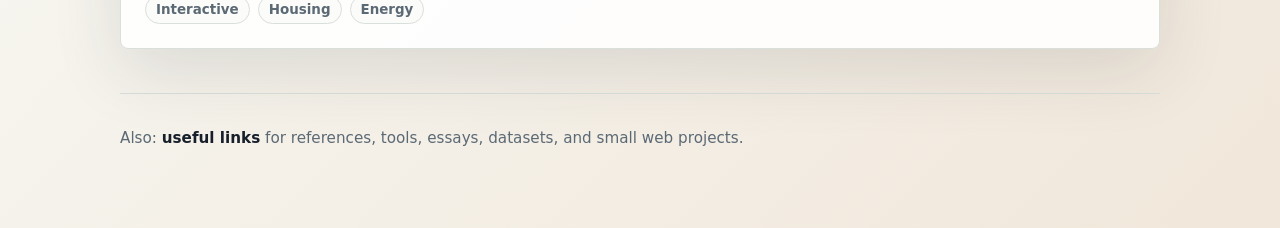
==== commit 8873607c: "Added explainer on squad cost rules" ====
--- a/index.html
+++ b/index.html
@@ -235,6 +235,23 @@
       </section>
 
       <section class="explainer-list" aria-label="Full list of explainers">
+        <a class="explainer-card" href="premier-league-squad-cost-ratio/">
+          <div>
+            <p class="eyebrow">Football finance</p>
+            <h2>Premier League Squad Cost Ratio, explained</h2>
+            <p>
+              Model the new 85% squad-spending rule, see why the starting red
+              line is 115%, and follow how levies, points and UEFA's 70% limit interact.
+            </p>
+            <div class="meta" aria-label="Explainer details">
+              <span>Interactive</span>
+              <span>Premier League</span>
+              <span>Financial rules</span>
+            </div>
+          </div>
+          <span class="arrow" aria-hidden="true">-&gt;</span>
+        </a>
+
         <a class="explainer-card" href="firm-foundations/">
           <div>
             <p class="eyebrow">Energy systems</p>
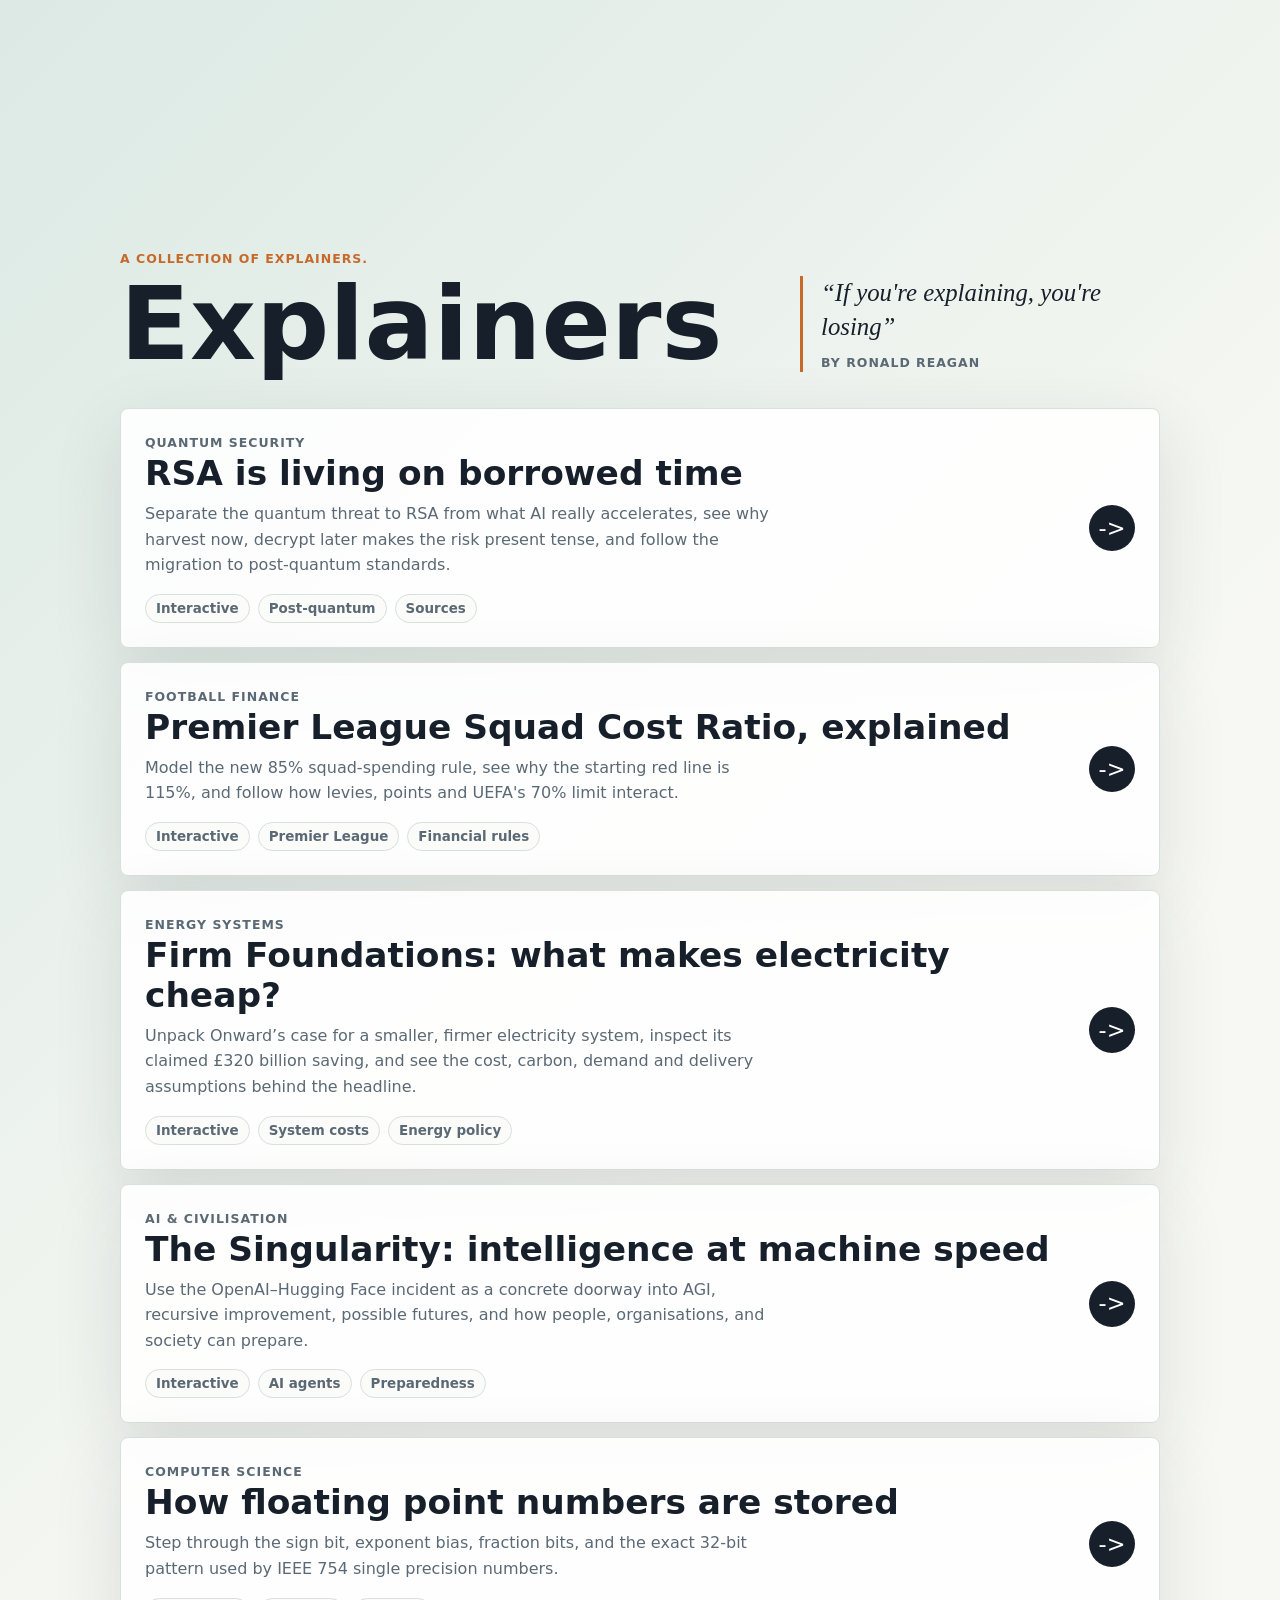
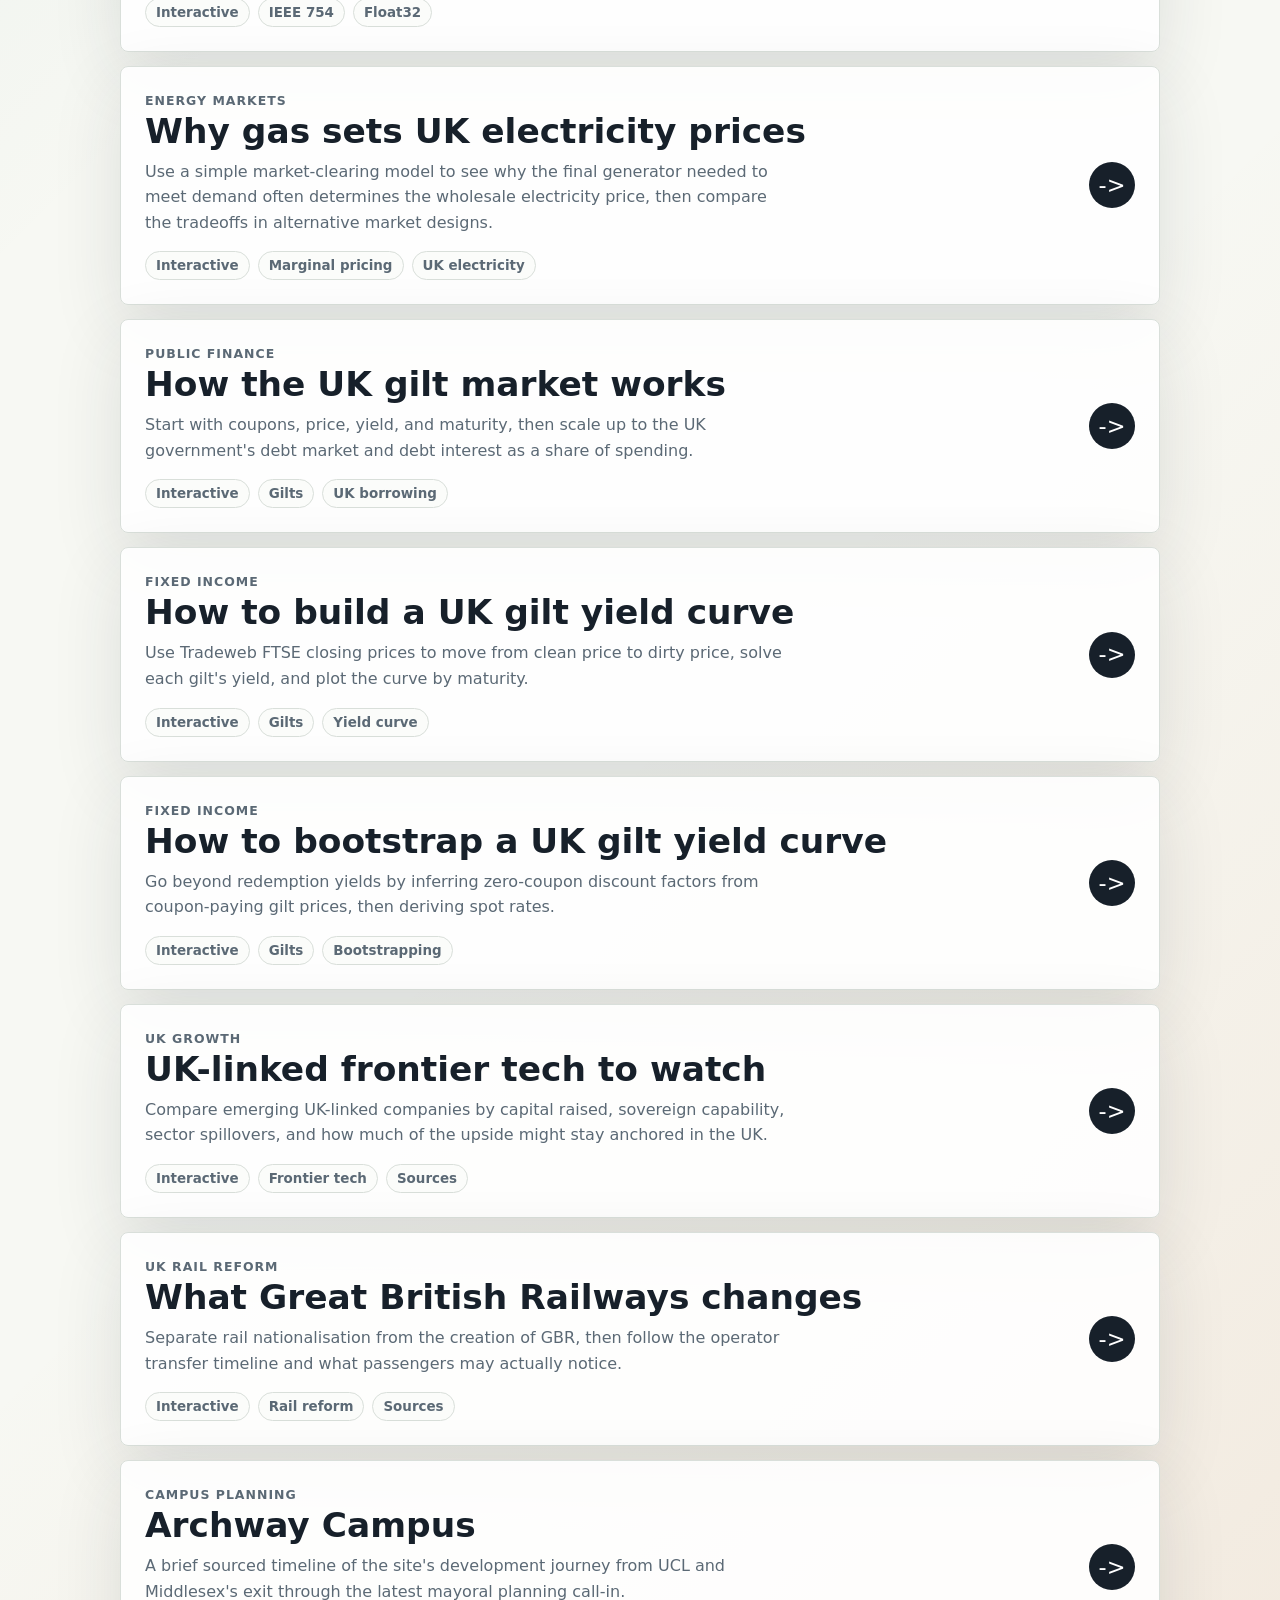
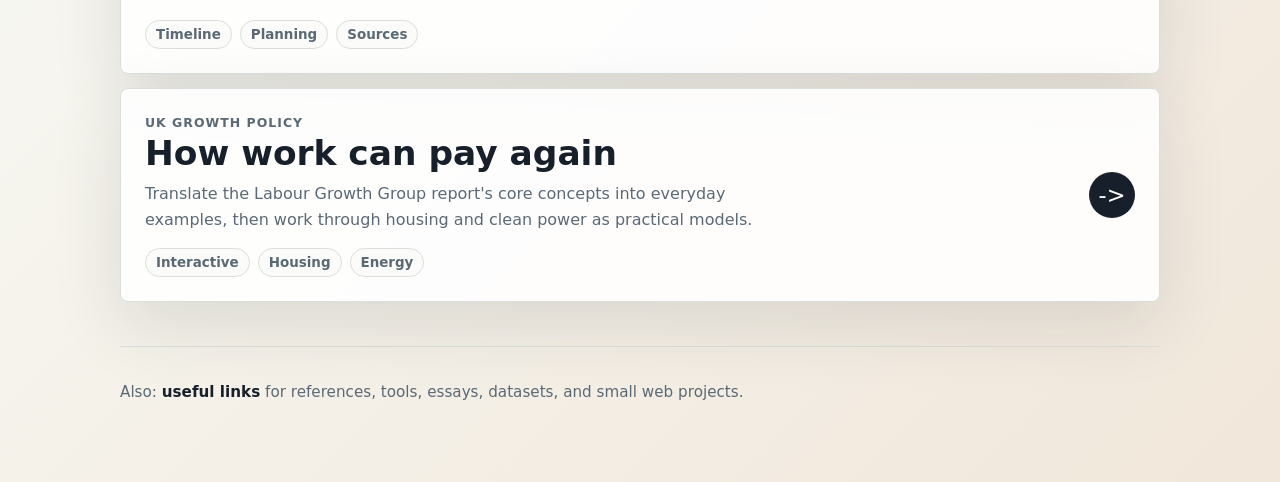
==== commit 016f3904: "added explainer on RSA encryption risks" ====
--- a/index.html
+++ b/index.html
@@ -235,6 +235,24 @@
       </section>
 
       <section class="explainer-list" aria-label="Full list of explainers">
+        <a class="explainer-card" href="quantum-rsa-risk/">
+          <div>
+            <p class="eyebrow">Quantum security</p>
+            <h2>RSA is living on borrowed time</h2>
+            <p>
+              Separate the quantum threat to RSA from what AI really accelerates,
+              see why harvest now, decrypt later makes the risk present tense, and
+              follow the migration to post-quantum standards.
+            </p>
+            <div class="meta" aria-label="Explainer details">
+              <span>Interactive</span>
+              <span>Post-quantum</span>
+              <span>Sources</span>
+            </div>
+          </div>
+          <span class="arrow" aria-hidden="true">-&gt;</span>
+        </a>
+
         <a class="explainer-card" href="premier-league-squad-cost-ratio/">
           <div>
             <p class="eyebrow">Football finance</p>
